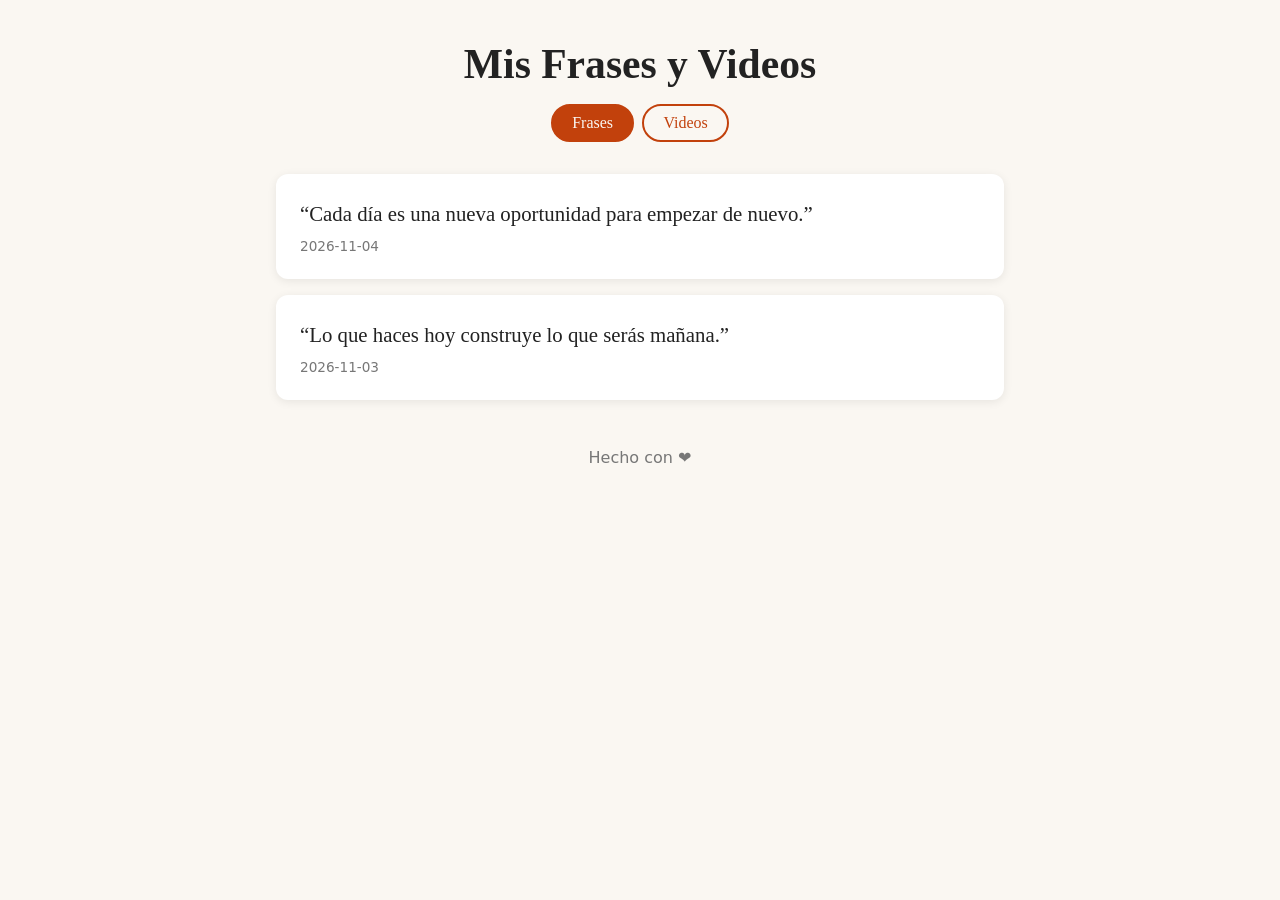
==== index.html @ 1ed6aaa0 "Proyecto inicial: sitio de frases y videos Co-Authored-By: Claude Opus 5.5 <noreply@anthropic.com> C" ====
<!doctype html>
<html lang="es">
<head>
  <meta charset="utf-8">
  <meta name="viewport" content="width=device-width, initial-scale=1">
  <title>Mis Frases y Videos</title>
  <link rel="stylesheet" href="estilos.css">
</head>
<body>
  <header>
    <h1>Mis Frases y Videos</h1>
    <nav>
      <button class="tab activa" data-seccion="frases">Frases</button>
      <button class="tab" data-seccion="videos">Videos</button>
    </nav>
  </header>

  <main>
    <section id="frases" class="seccion activa"></section>
    <section id="videos" class="seccion"></section>
  </main>

  <footer>Hecho con ❤️</footer>

  <script src="contenido.js"></script>
  <script>
    const esc = s => String(s).replace(/[&<>"']/g, c => ({'&':'&amp;','<':'&lt;','>':'&gt;','"':'&quot;',"'":'&#39;'}[c]));

    document.getElementById('frases').innerHTML = FRASES.length
      ? FRASES.map(f => `
          <blockquote class="tarjeta">
            <p>“${esc(f.texto)}”</p>
            ${f.fecha ? `<time>${esc(f.fecha)}</time>` : ''}
          </blockquote>`).join('')
      : '<p class="vacio">Aún no hay frases.</p>';

    document.getElementById('videos').innerHTML = VIDEOS.length
      ? VIDEOS.map(v => `
          <article class="tarjeta video">
            ${v.youtube
              ? `<iframe src="https://www.youtube-nocookie.com/embed/${esc(v.youtube)}" title="${esc(v.titulo)}" allowfullscreen loading="lazy"></iframe>`
              : `<video src="${esc(v.archivo)}" controls preload="metadata"></video>`}
            <h3>${esc(v.titulo)}</h3>
          </article>`).join('')
      : '<p class="vacio">Aún no hay videos.</p>';

    document.querySelectorAll('.tab').forEach(b => b.onclick = () => {
      document.querySelectorAll('.tab, .seccion').forEach(e => e.classList.remove('activa'));
      b.classList.add('activa');
      document.getElementById(b.dataset.seccion).classList.add('activa');
    });
  </script>
</body>
</html>
---- estilos.css ----
:root {
  --fondo: #faf7f2; --texto: #222; --suave: #777; --tarjeta: #fff; --acento: #c2410c;
}
@media (prefers-color-scheme: dark) {
  :root { --fondo: #16161a; --texto: #eee; --suave: #999; --tarjeta: #222228; --acento: #fb923c; }
}
* { box-sizing: border-box; }
body { margin: 0; font-family: Georgia, serif; background: var(--fondo); color: var(--texto); }
header { text-align: center; padding: 2.5rem 1rem 1rem; }
h1 { margin: 0 0 1rem; font-size: clamp(1.8rem, 5vw, 2.6rem); }
nav { display: flex; gap: .5rem; justify-content: center; }
.tab { font: inherit; padding: .5rem 1.2rem; border: 2px solid var(--acento); background: none;
       color: var(--acento); border-radius: 999px; cursor: pointer; }
.tab.activa { background: var(--acento); color: var(--fondo); }
main { max-width: 760px; margin: 0 auto; padding: 1rem; }
.seccion { display: none; }
.seccion.activa { display: grid; gap: 1rem; }
.tarjeta { margin: 0; background: var(--tarjeta); padding: 1.5rem; border-radius: 12px;
           box-shadow: 0 2px 10px rgb(0 0 0 / .08); }
blockquote p { font-size: 1.3rem; line-height: 1.5; margin: 0 0 .5rem; }
time { color: var(--suave); font-size: .85rem; font-family: system-ui, sans-serif; }
.video { padding: 0; overflow: hidden; }
.video iframe, .video video { width: 100%; aspect-ratio: 16/9; border: 0; display: block; background: #000; }
.video h3 { margin: 0; padding: 1rem 1.5rem; }
.vacio { text-align: center; color: var(--suave); }
footer { text-align: center; color: var(--suave); padding: 2rem; font-family: system-ui, sans-serif; }
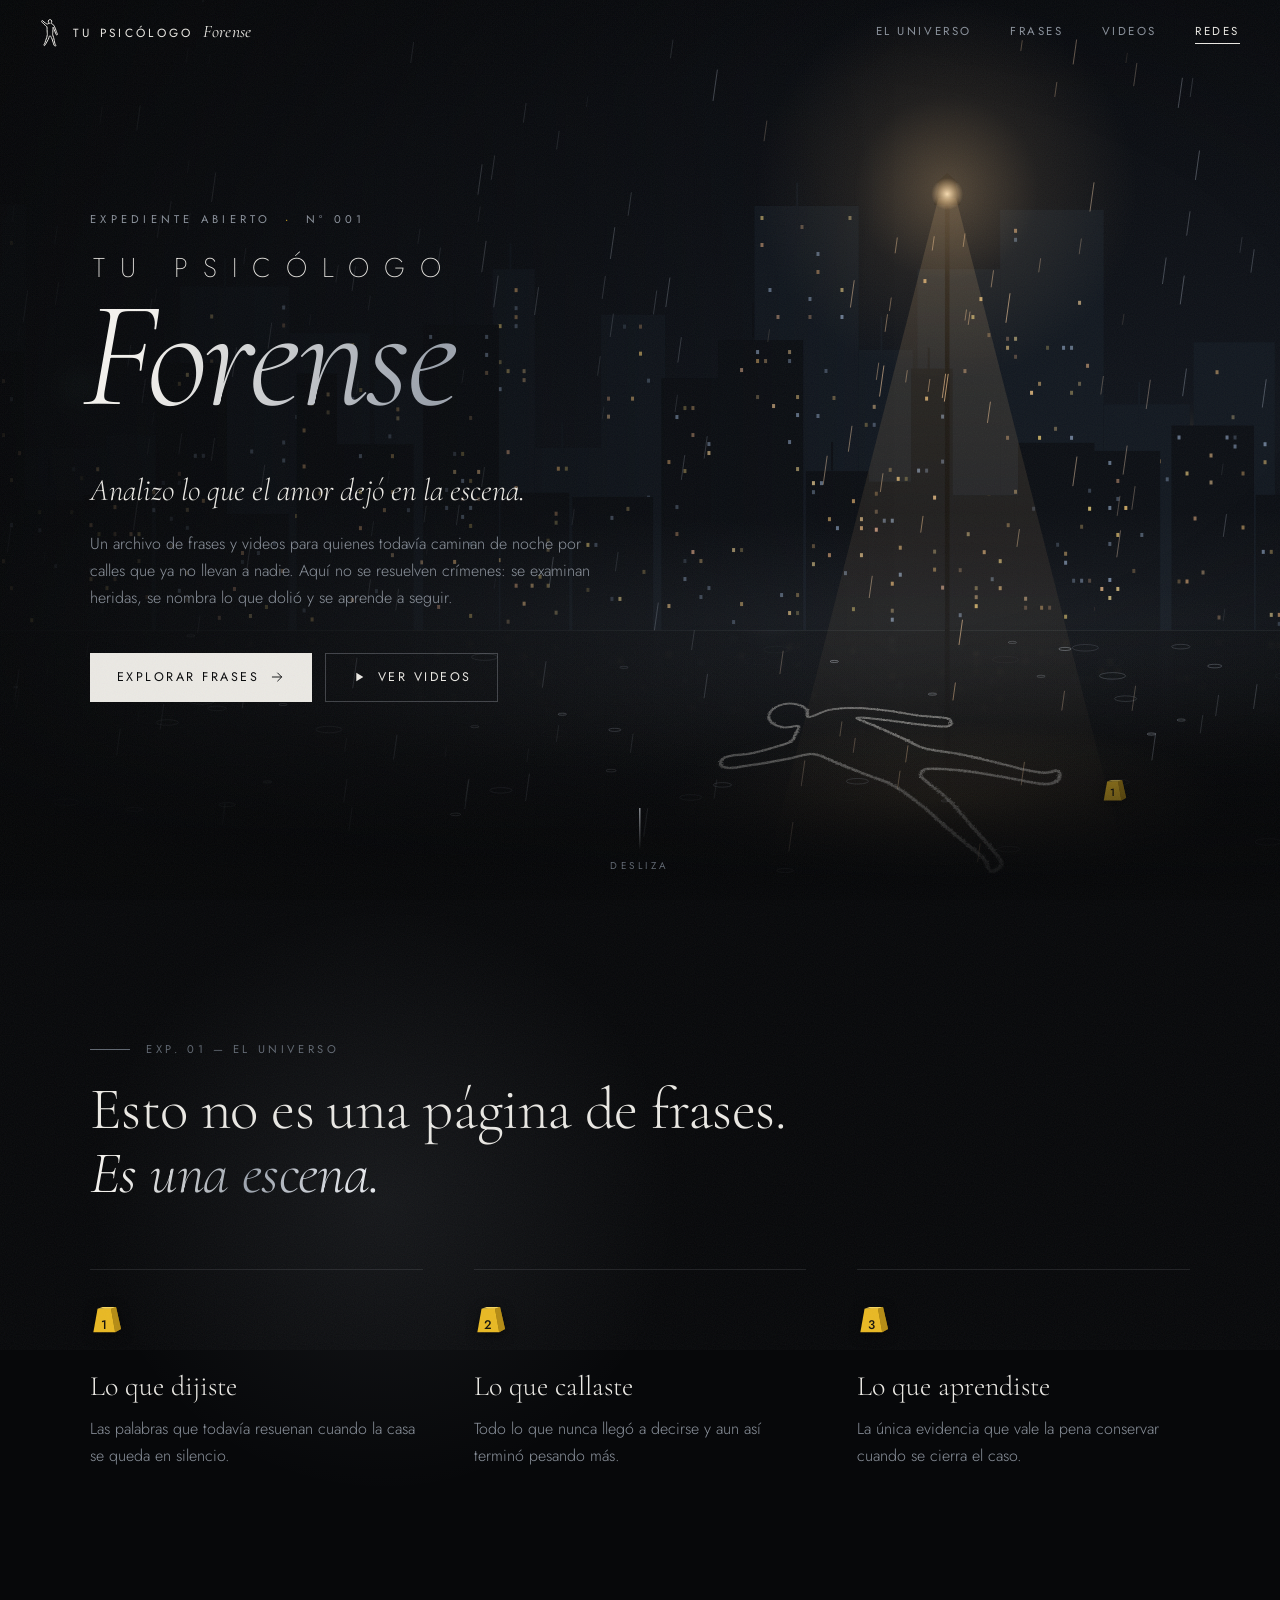
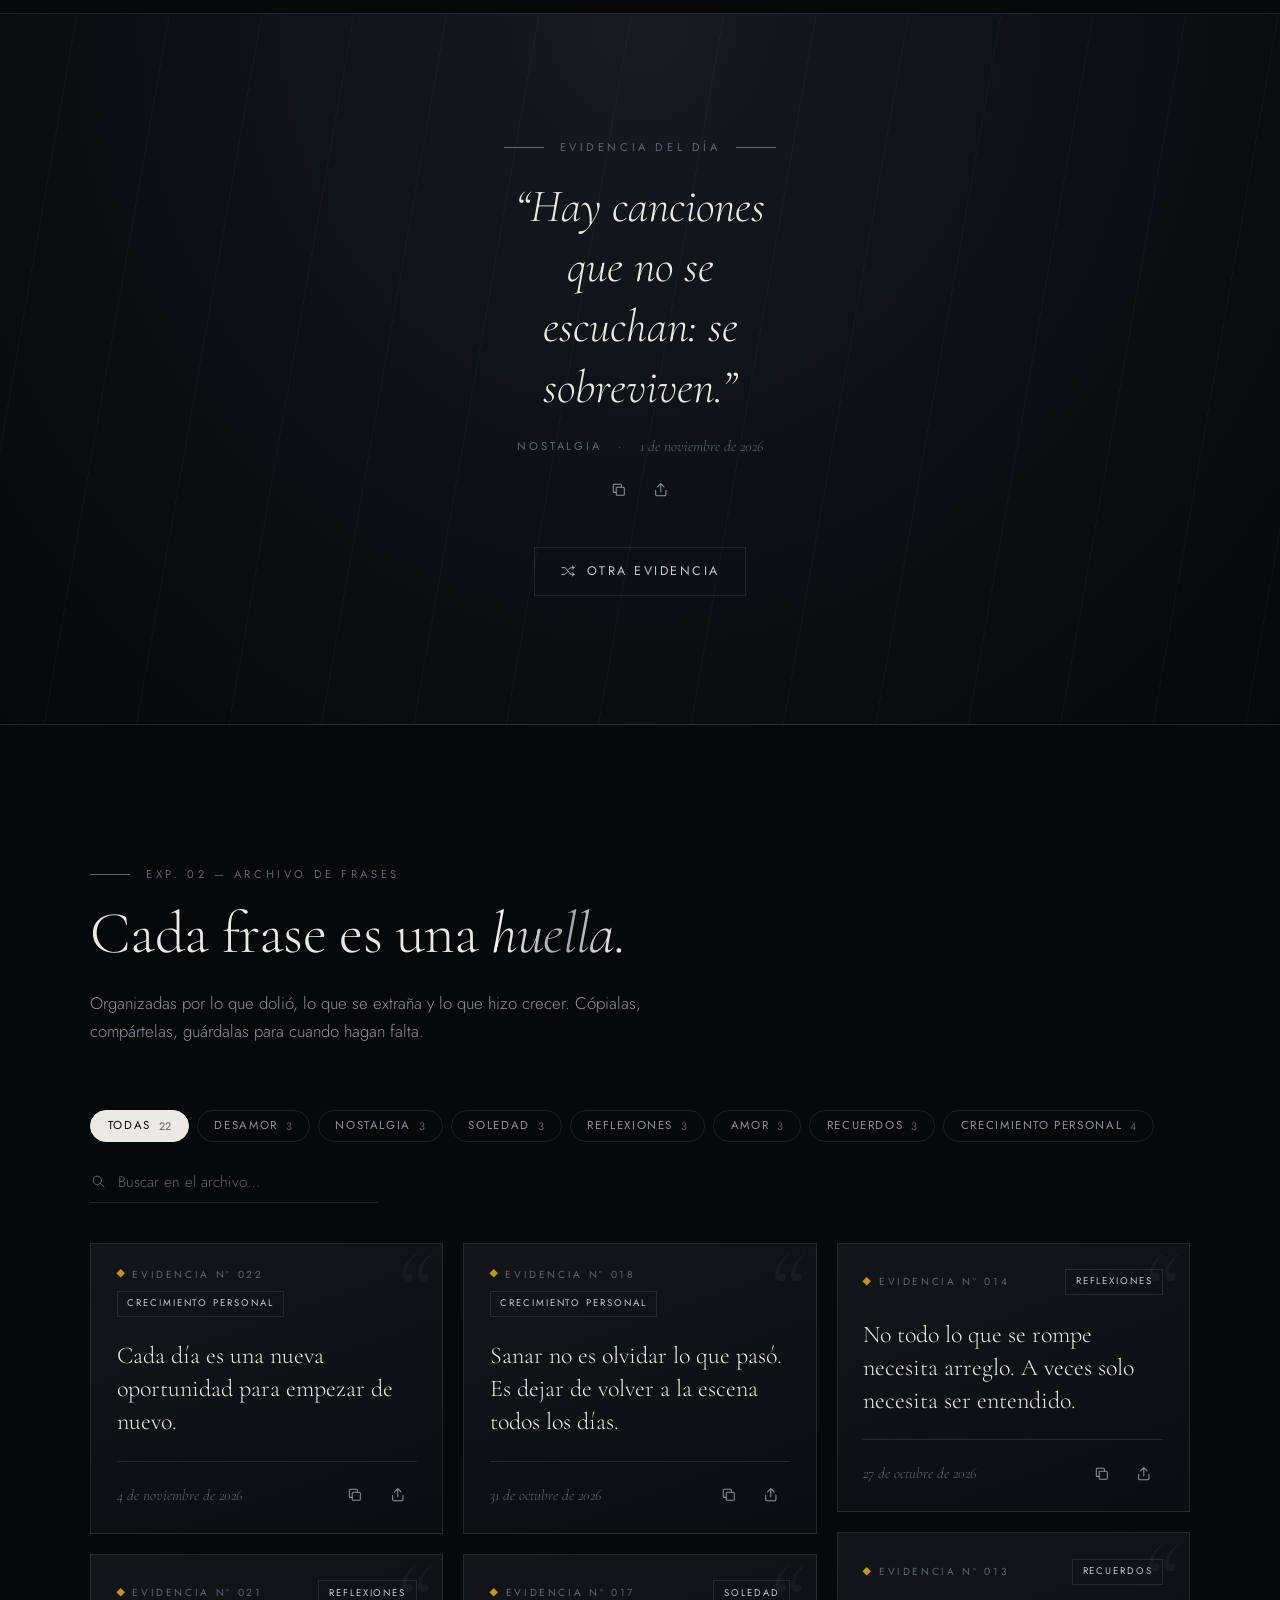
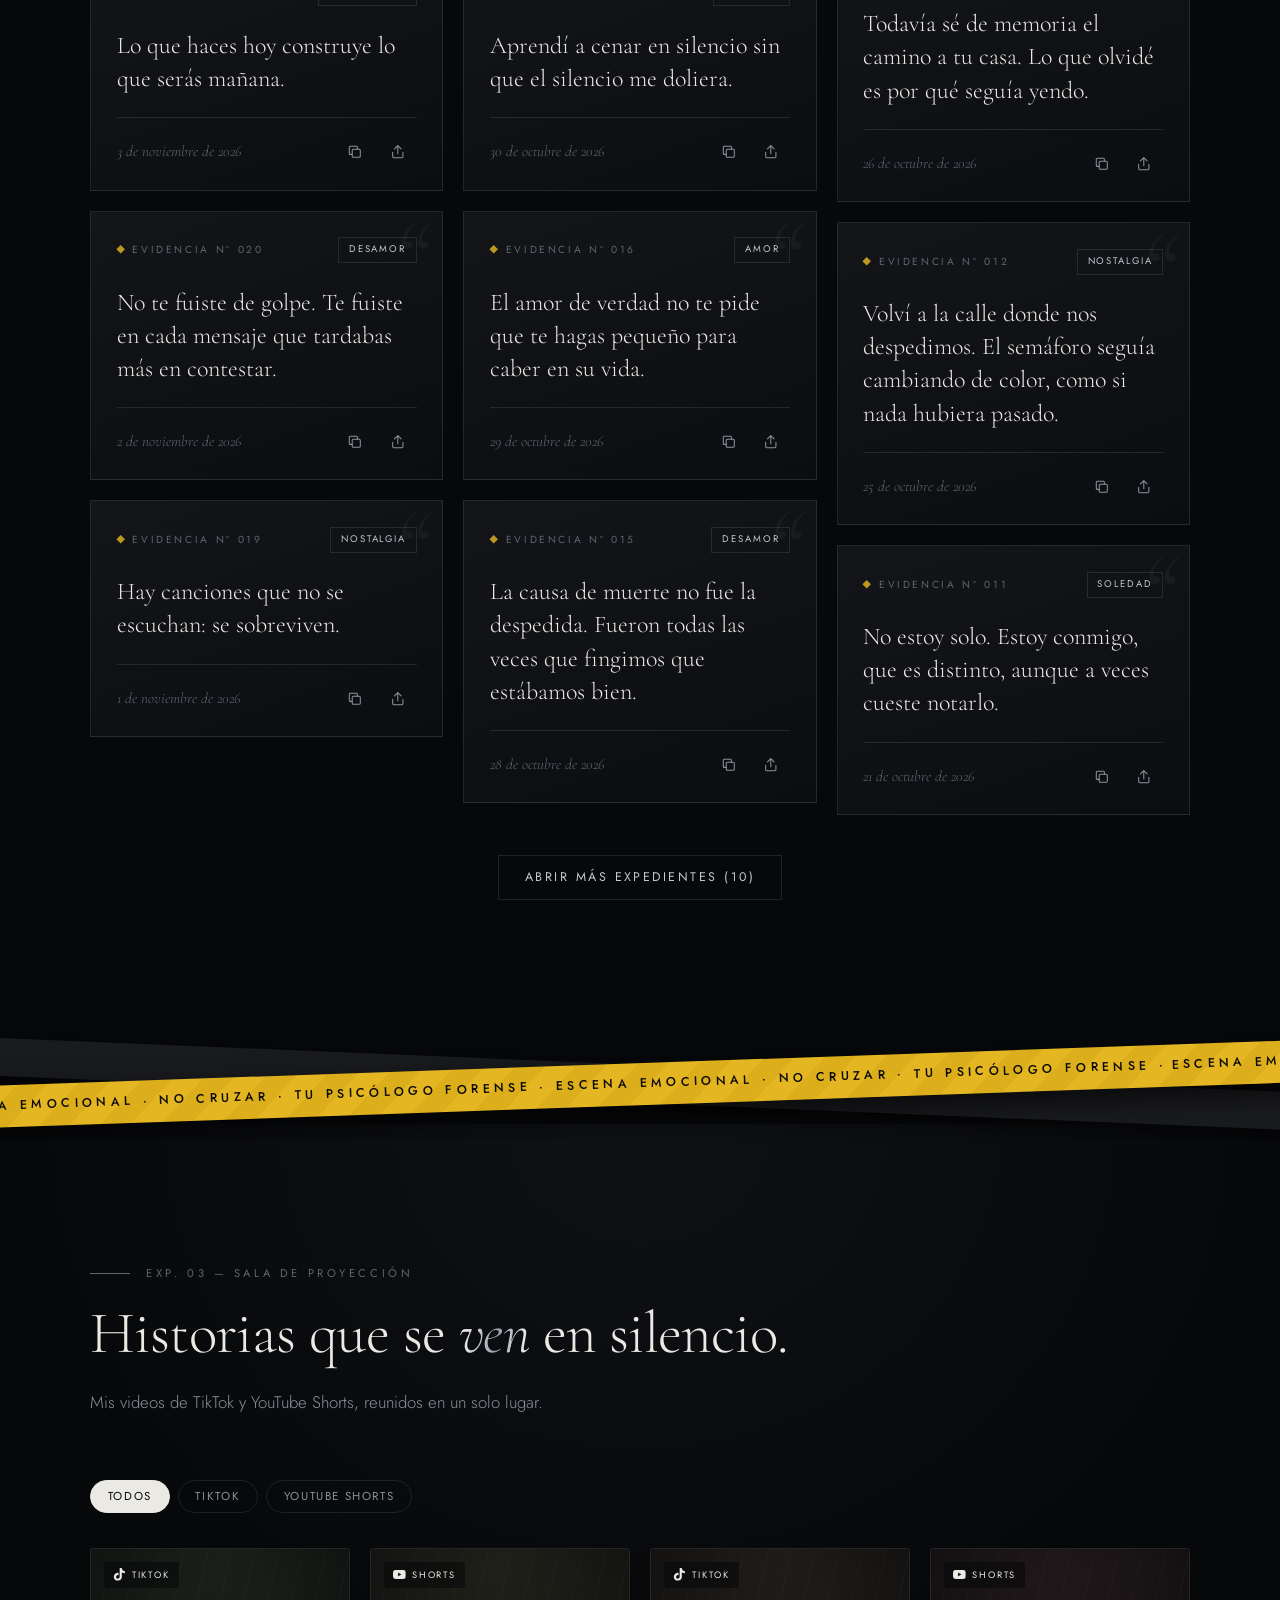
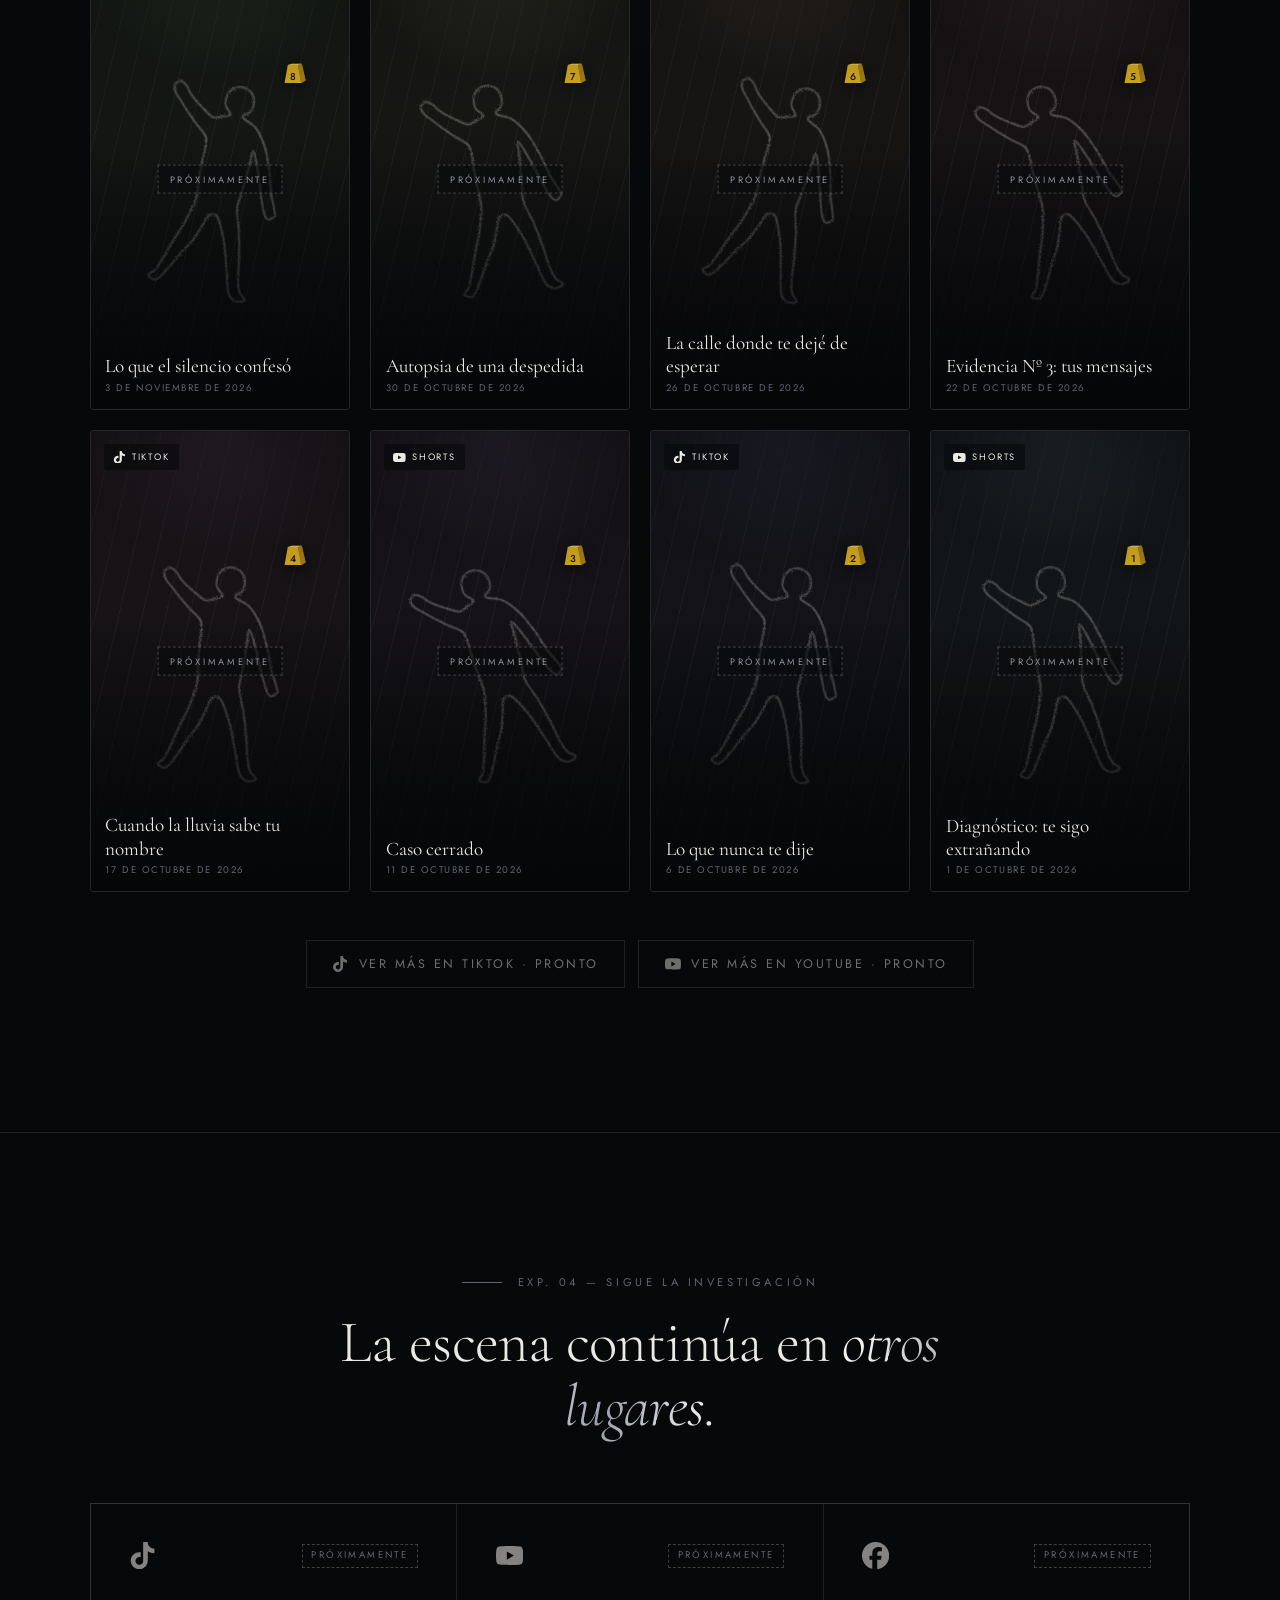
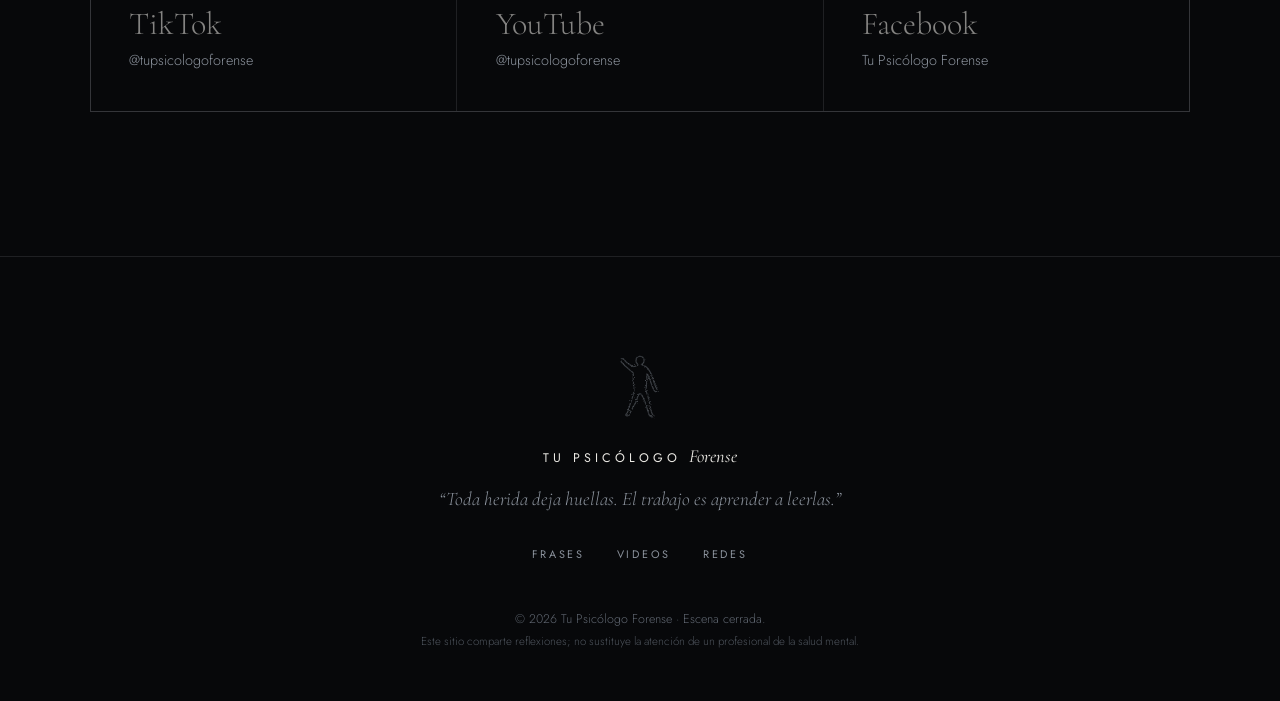
==== commit 0715c3ba: "Rediseño completo: sitio de marca Tu Psicólogo Forense - Portada cinematográfica: ciudad nocturna, f" ====
--- a/index.html
+++ b/index.html
@@ -2,53 +2,251 @@
 <html lang="es">
 <head>
   <meta charset="utf-8">
-  <meta name="viewport" content="width=device-width, initial-scale=1">
-  <title>Mis Frases y Videos</title>
-  <link rel="stylesheet" href="estilos.css">
+  <meta name="viewport" content="width=device-width, initial-scale=1, viewport-fit=cover">
+  <title>Tu Psicólogo Forense · Frases y videos para lo que el amor dejó</title>
+  <meta name="description" content="Tu Psicólogo Forense: frases y videos sobre desamor, nostalgia, soledad, amor y crecimiento personal. Analizo lo que el amor dejó en la escena.">
+  <meta name="theme-color" content="#07080a">
+  <meta name="color-scheme" content="dark">
+
+  <!-- Al compartir en redes. Cuando publiques, cambia la imagen por la URL completa (ver README). -->
+  <meta property="og:type" content="website">
+  <meta property="og:title" content="Tu Psicólogo Forense">
+  <meta property="og:description" content="Analizo lo que el amor dejó en la escena.">
+  <meta property="og:image" content="assets/img/compartir.jpg">
+  <meta name="twitter:card" content="summary_large_image">
+
+  <script>document.documentElement.classList.add("js");try{if(sessionStorage.getItem("tpf-intro")||matchMedia("(prefers-reduced-motion: reduce)").matches)document.documentElement.classList.add("sin-intro")}catch(e){}</script>
+
+  <link rel="icon" href="assets/img/favicon.svg" type="image/svg+xml">
+  <link rel="preconnect" href="https://fonts.googleapis.com">
+  <link rel="preconnect" href="https://fonts.gstatic.com" crossorigin>
+  <link rel="stylesheet" href="https://fonts.googleapis.com/css2?family=Cormorant+Garamond:ital,wght@0,300;0,400;1,300;1,400&family=Jost:wght@200;300;400&display=swap">
+  <link rel="stylesheet" href="assets/css/estilos.css">
 </head>
 <body>
-  <header>
-    <h1>Mis Frases y Videos</h1>
-    <nav>
-      <button class="tab activa" data-seccion="frases">Frases</button>
-      <button class="tab" data-seccion="videos">Videos</button>
+
+  <!-- ===== Recursos gráficos reutilizables (silueta, marcador e íconos) ===== -->
+  <svg width="0" height="0" style="position:absolute" aria-hidden="true">
+    <defs>
+      <filter id="tiza" x="-5%" y="-5%" width="110%" height="110%">
+        <feTurbulence type="fractalNoise" baseFrequency="0.8" numOctaves="2" seed="3" result="ruido"/>
+        <feDisplacementMap in="SourceGraphic" in2="ruido" scale="3.2" result="trazo"/>
+        <feTurbulence type="fractalNoise" baseFrequency="2.2" numOctaves="1" seed="9" result="grano"/>
+        <feColorMatrix in="grano" type="matrix" values="0 0 0 0 0  0 0 0 0 0  0 0 0 0 0  0 0 0 -1.1 1.3" result="mascara"/>
+        <feComposite in="trazo" in2="mascara" operator="in"/>
+      </filter>
+    </defs>
+    <symbol id="silueta" viewBox="0 0 300 430">
+      <path pathLength="1" fill="none" stroke="currentColor" stroke-linecap="round" stroke-linejoin="round" d="M138,76C138.7,72.3 128.3,67.3 126,62C123.7,56.7 123,49.7 124,44C125,38.3 127.7,31.8 132,28C136.3,24.2 144,21 150,21C156,21 163.7,24.2 168,28C172.3,31.8 175,38.3 176,44C177,49.7 176.3,56.7 174,62C171.7,67.3 159.3,71.3 162,76C164.7,80.7 181.3,82.7 190,90C198.7,97.3 207,108.3 214,120C221,131.7 226.7,146 232,160C237.3,174 242,193 246,204C250,215 253.3,219.3 256,226C258.7,232.7 263,239.7 262,244C261,248.3 253.7,252.7 250,252C246.3,251.3 244,247.7 240,240C236,232.3 230.7,218 226,206C221.3,194 217,180 212,168C207,156 199,133.7 196,134C193,134.3 194.7,157 194,170C193.300,183 192.7,199.3 192,212C191.3,224.7 188,233 190,246C192,259 200,275.3 204,290C208,304.7 211,319.7 214,334C217,348.3 219.3,365.3 222,376C224.7,386.7 226.7,392.3 230,398C233.3,403.7 242.7,407 242,410C241.3,413 231.3,417 226,416C220.7,415 215,413.3 210,404C205,394.7 201,375.3 196,360C191,344.7 186,326.7 180,312C174,297.3 165,279.7 160,272C155,264.3 153.3,266 150,266C146.7,266 144.3,263.3 140,272C135.7,280.7 130.3,303.7 124,318C117.7,332.3 109,345 102,358C95,371 87.3,387.3 82,396C76.7,404.7 74.3,408.7 70,410C65.7,411.3 56.3,407.7 56,404C55.7,400.3 63.3,399 68,388C72.7,377 78.7,354 84,338C89.3,322 95.7,307.3 100,292C104.3,276.7 108.7,259.7 110,246C111.3,232.3 108.7,222.7 108,210C107.3,197.3 106.7,183.3 106,170C105.3,156.7 108.3,140.3 104,130C99.7,119.7 87.7,115 80,108C72.3,101 64.7,94.3 58,88C51.3,81.7 45,75 40,70C35,65 30.7,62.3 28,58C25.3,53.7 23,47.7 24,44C25,40.3 30.3,36.3 34,36C37.7,35.7 41.7,38.3 46,42C50.3,45.7 54,52.7 60,58C66,63.3 74.3,69 82,74C89.7,79 99.3,86.3 106,88C112.7,89.7 116.7,86 122,84C127.3,82 137.3,79.7 138,76Z"/>
+    </symbol>
+    <symbol id="marcador" viewBox="0 0 40 40">
+      <polygon points="15,6 31,6 37,32 30,36" fill="#8f6d0c"/>
+      <polygon points="9,8 25,8 31,6 15,6" fill="#f7d65e"/>
+      <polygon points="4,36 30,36 25,8 9,8" fill="#e9b923"/>
+      <polygon points="30,36 37,32 31,6 25,8" fill="#b58c14"/>
+    </symbol>
+    <symbol id="i-copiar" viewBox="0 0 24 24"><g fill="none" stroke="currentColor" stroke-width="1.4" stroke-linecap="round" stroke-linejoin="round"><rect x="8.5" y="8.5" width="11" height="11" rx="1.5"/><path d="M15.5 8.5V5.5a1 1 0 0 0-1-1h-9a1 1 0 0 0-1 1v9a1 1 0 0 0 1 1h3"/></g></symbol>
+    <symbol id="i-compartir" viewBox="0 0 24 24"><g fill="none" stroke="currentColor" stroke-width="1.4" stroke-linecap="round" stroke-linejoin="round"><path d="M12 3.5v11M7.5 8 12 3.5 16.5 8"/><path d="M5 12.5v6a1.5 1.5 0 0 0 1.5 1.5h11a1.5 1.5 0 0 0 1.5-1.5v-6"/></g></symbol>
+    <symbol id="i-play" viewBox="0 0 24 24"><path d="M8 5.5v13l10.5-6.5z" fill="currentColor"/></symbol>
+    <symbol id="i-cerrar" viewBox="0 0 24 24"><path d="M6 6l12 12M18 6 6 18" fill="none" stroke="currentColor" stroke-width="1.4" stroke-linecap="round"/></symbol>
+    <symbol id="i-flecha" viewBox="0 0 24 24"><path d="M5 12h14M13 6l6 6-6 6" fill="none" stroke="currentColor" stroke-width="1.4" stroke-linecap="round" stroke-linejoin="round"/></symbol>
+    <symbol id="i-buscar" viewBox="0 0 24 24"><g fill="none" stroke="currentColor" stroke-width="1.4" stroke-linecap="round"><circle cx="10.5" cy="10.5" r="6"/><path d="m15 15 5 5"/></g></symbol>
+    <symbol id="i-azar" viewBox="0 0 24 24"><g fill="none" stroke="currentColor" stroke-width="1.4" stroke-linecap="round" stroke-linejoin="round"><path d="M3 7h3.5c4.5 0 6.5 10 11 10H21M3 17h3.5c1.8 0 3-1.6 4.2-3.6M13.3 9.6C14.5 8 15.7 7 17.5 7H21"/><path d="m18.5 4.5 2.5 2.5-2.5 2.5M18.5 14.5l2.5 2.5-2.5 2.5"/></g></symbol>
+    <symbol id="i-tiktok" viewBox="0 0 24 24"><path fill="currentColor" d="M12.525.02c1.31-.02 2.61-.01 3.91-.02.08 1.53.63 3.09 1.75 4.17 1.12 1.11 2.7 1.62 4.24 1.79v4.03c-1.44-.05-2.89-.35-4.2-.97-.57-.26-1.1-.59-1.62-.93-.01 2.92.01 5.84-.02 8.75-.08 1.4-.54 2.79-1.35 3.94-1.31 1.92-3.58 3.17-5.91 3.21-1.43.08-2.86-.31-4.08-1.03-2.020-1.19-3.44-3.37-3.65-5.71-.02-.5-.03-1-.01-1.49.18-1.9 1.12-3.72 2.58-4.96 1.66-1.44 3.98-2.13 6.15-1.72.02 1.48-.04 2.96-.04 4.44-.99-.32-2.15-.23-3.02.37-.63.41-1.11 1.04-1.36 1.75-.21.51-.15 1.07-.14 1.61.24 1.64 1.82 3.02 3.5 2.87 1.12-.01 2.19-.66 2.77-1.61.19-.33.4-.67.41-1.06.1-1.79.06-3.570.07-5.36.01-4.03-.01-8.05.02-12.07z"/></symbol>
+    <symbol id="i-youtube" viewBox="0 0 24 24"><path fill="currentColor" d="M23.498 6.186a3.016 3.016 0 0 0-2.122-2.136C19.505 3.545 12 3.545 12 3.545s-7.505 0-9.377.505A3.017 3.017 0 0 0 .502 6.186C0 8.07 0 12 0 12s0 3.93.502 5.814a3.016 3.016 0 0 0 2.122 2.136c1.871.505 9.376.505 9.376.505s7.505 0 9.377-.505a3.015 3.015 0 0 0 2.122-2.136C24 15.93 24 12 24 12s0-3.93-.502-5.814zM9.545 15.568V8.432L15.818 12l-6.273 3.568z"/></symbol>
+    <symbol id="i-facebook" viewBox="0 0 24 24"><path fill="currentColor" d="M9.101 23.691v-7.98H6.627v-3.667h2.474v-1.58c0-4.085 1.848-5.978 5.858-5.978.401 0 .955.042 1.468.103a8.68 8.68 0 0 1 1.141.195v3.325a8.623 8.623 0 0 0-.653-.036 26.805 26.805 0 0 0-.733-.009c-.707 0-1.259.096-1.675.309a1.686 1.686 0 0 0-.679.622c-.258.42-.374.995-.374 1.752v1.297h3.919l-.386 2.103-.287 1.564h-3.246v8.245C19.396 23.238 24 18.179 24 12.044c0-6.627-5.373-12-12-12s-12 5.373-12 12c0 5.628 3.874 10.35 9.101 11.647Z"/></symbol>
+    <symbol id="i-whatsapp" viewBox="0 0 24 24"><path fill="currentColor" d="M12.04 2a9.9 9.9 0 0 0-8.5 15l-1.4 5 5.1-1.3A9.9 9.9 0 1 0 12.04 2Zm0 18.1a8.2 8.2 0 0 1-4.2-1.2l-.3-.2-3 .8.8-2.9-.2-.3a8.2 8.2 0 1 1 6.9 3.8Zm4.5-6.1c-.2-.1-1.5-.7-1.7-.8-.2-.1-.4-.1-.6.1l-.8 1c-.1.2-.3.2-.5.1a6.7 6.7 0 0 1-3.3-2.9c-.2-.4.2-.4.7-1.3.1-.2 0-.3 0-.4l-.8-1.8c-.2-.5-.4-.4-.6-.4h-.5a1 1 0 0 0-.7.3 3 3 0 0 0-.9 2.2 5.2 5.2 0 0 0 1.1 2.7 11.8 11.8 0 0 0 4.5 4c1.7.7 2.3.8 3.2.6.5-.1 1.5-.6 1.7-1.2.2-.6.2-1.1.1-1.2l-.5-.3Z"/></symbol>
+    <symbol id="i-x" viewBox="0 0 24 24"><path fill="currentColor" d="M17.75 3h3.07l-6.7 7.66L22 21h-6.17l-4.83-6.32L5.47 21H2.4l7.17-8.2L2 3h6.33l4.37 5.77L17.75 3Zm-1.08 16.2h1.7L7.4 4.73H5.58L16.67 19.2Z"/></symbol>
+    <symbol id="i-enlace" viewBox="0 0 24 24"><g fill="none" stroke="currentColor" stroke-width="1.4" stroke-linecap="round"><path d="M10 14a4.5 4.5 0 0 0 6.4 0l3-3a4.5 4.5 0 0 0-6.4-6.4l-1 1"/><path d="M14 10a4.5 4.5 0 0 0-6.4 0l-3 3a4.5 4.5 0 0 0 6.4 6.4l1-1"/></g></symbol>
+  </svg>
+
+  <!-- ===== Entrada cinematográfica (solo la primera visita de la sesión) ===== -->
+  <div class="intro" id="intro" aria-hidden="true">
+    <svg class="intro__silueta"><use href="#silueta"/></svg>
+    <p class="intro__texto">Abriendo expediente…</p>
+  </div>
+
+  <a class="saltar" href="#frases">Saltar a las frases</a>
+
+  <!-- ===== Navegación ===== -->
+  <header class="nav" id="nav">
+    <a class="nav__marca" href="#inicio" aria-label="Tu Psicólogo Forense, ir al inicio">
+      <svg class="nav__logo" aria-hidden="true"><use href="#silueta"/></svg>
+      <span>Tu Psicólogo <em>Forense</em></span>
+    </a>
+    <button class="nav__boton" id="menuBoton" aria-expanded="false" aria-controls="menu" aria-label="Abrir menú"><span></span><span></span></button>
+    <nav class="nav__menu" id="menu" aria-label="Principal">
+      <a href="#universo"><small>01</small>El universo</a>
+      <a href="#frases"><small>02</small>Frases</a>
+      <a href="#videos"><small>03</small>Videos</a>
+      <a href="#redes"><small>04</small>Redes</a>
     </nav>
   </header>
 
   <main>
-    <section id="frases" class="seccion activa"></section>
-    <section id="videos" class="seccion"></section>
+    <!-- ===== Portada ===== -->
+    <section class="portada" id="inicio">
+      <div class="escena" aria-hidden="true">
+        <div class="escena__foto" id="portadaFoto"></div>
+        <div class="escena__bokeh"><i></i><i></i><i></i><i></i><i></i><i></i><i></i><i></i></div>
+        <canvas class="escena__lienzo" id="lluvia"></canvas>
+        <div class="escena__luz"></div>
+        <div class="escena__niebla"></div>
+        <div class="escena__suelo">
+          <svg class="escena__silueta"><use href="#silueta"/></svg>
+          <span class="marcador escena__marcador"><svg><use href="#marcador"/></svg><b>1</b></span>
+        </div>
+        <div class="escena__vineta"></div>
+      </div>
+
+      <div class="portada__contenido">
+        <p class="sobretitulo revelar">Expediente abierto <span>·</span> Nº 001</p>
+        <h1 class="portada__titulo revelar"><span>Tu Psicólogo</span> <span>Forense</span></h1>
+        <p class="portada__frase revelar" data-config="frasePrincipal">Analizo lo que el amor dejó en la escena.</p>
+        <p class="portada__intro revelar" data-config="presentacion"></p>
+        <div class="portada__botones revelar">
+          <a class="boton boton--claro" href="#frases">Explorar frases <svg><use href="#i-flecha"/></svg></a>
+          <a class="boton" href="#videos"><svg><use href="#i-play"/></svg> Ver videos</a>
+        </div>
+      </div>
+
+      <a class="portada__bajar" href="#universo" aria-label="Seguir bajando"><span></span>Desliza</a>
+    </section>
+
+    <!-- ===== El universo ===== -->
+    <section class="universo" id="universo">
+      <div class="linterna" aria-hidden="true"></div>
+      <div class="contenedor">
+        <header class="cabecera revelar">
+          <p class="cabecera__exp">Exp. 01 — El universo</p>
+          <h2>Esto no es una página de frases.<br><em>Es una escena.</em></h2>
+        </header>
+        <div class="pistas">
+          <article class="pista revelar">
+            <span class="marcador"><svg><use href="#marcador"/></svg><b>1</b></span>
+            <h3>Lo que dijiste</h3>
+            <p>Las palabras que todavía resuenan cuando la casa se queda en silencio.</p>
+          </article>
+          <article class="pista revelar">
+            <span class="marcador"><svg><use href="#marcador"/></svg><b>2</b></span>
+            <h3>Lo que callaste</h3>
+            <p>Todo lo que nunca llegó a decirse y aun así terminó pesando más.</p>
+          </article>
+          <article class="pista revelar">
+            <span class="marcador"><svg><use href="#marcador"/></svg><b>3</b></span>
+            <h3>Lo que aprendiste</h3>
+            <p>La única evidencia que vale la pena conservar cuando se cierra el caso.</p>
+          </article>
+        </div>
+      </div>
+    </section>
+
+    <!-- ===== Evidencia del día ===== -->
+    <section class="destacada" aria-label="Frase destacada">
+      <div class="destacada__lluvia" aria-hidden="true"></div>
+      <div class="contenedor destacada__caja revelar">
+        <p class="cabecera__exp">Evidencia del día</p>
+        <blockquote class="destacada__frase" id="destacada" aria-live="polite"><p>&nbsp;</p></blockquote>
+        <button class="boton boton--fantasma" id="otraFrase"><svg><use href="#i-azar"/></svg> Otra evidencia</button>
+      </div>
+    </section>
+
+    <!-- ===== Frases ===== -->
+    <section class="frases" id="frases">
+      <div class="contenedor">
+        <header class="cabecera revelar">
+          <p class="cabecera__exp">Exp. 02 — Archivo de frases</p>
+          <h2>Cada frase es una <em>huella.</em></h2>
+          <p class="cabecera__texto">Organizadas por lo que dolió, lo que se extraña y lo que hizo crecer. Cópialas, compártelas, guárdalas para cuando hagan falta.</p>
+        </header>
+
+        <div class="filtros revelar">
+          <div class="chips" id="chips" role="group" aria-label="Filtrar por categoría"></div>
+          <label class="buscador">
+            <svg aria-hidden="true"><use href="#i-buscar"/></svg>
+            <input type="search" id="buscar" placeholder="Buscar en el archivo…" aria-label="Buscar frases">
+          </label>
+        </div>
+
+        <div class="tarjetas" id="tarjetas" aria-live="polite"></div>
+        <p class="vacio" id="frasesVacio" hidden>No hay evidencias que coincidan con la búsqueda.</p>
+        <div class="centrar"><button class="boton boton--fantasma" id="masFrases" hidden>Abrir más expedientes</button></div>
+      </div>
+    </section>
+
+    <!-- ===== Cinta ===== -->
+    <div class="cinta" aria-hidden="true">
+      <div class="cinta__pista"><span>Escena emocional · No cruzar · Tu Psicólogo Forense · Escena emocional · No cruzar · Tu Psicólogo Forense · </span><span>Escena emocional · No cruzar · Tu Psicólogo Forense · Escena emocional · No cruzar · Tu Psicólogo Forense · </span></div>
+    </div>
+
+    <!-- ===== Videos ===== -->
+    <section class="videos" id="videos">
+      <div class="contenedor">
+        <header class="cabecera revelar">
+          <p class="cabecera__exp">Exp. 03 — Sala de proyección</p>
+          <h2>Historias que se <em>ven</em> en silencio.</h2>
+          <p class="cabecera__texto">Mis videos de TikTok y YouTube Shorts, reunidos en un solo lugar.</p>
+        </header>
+
+        <div class="chips chips--videos revelar" id="chipsVideos" role="group" aria-label="Filtrar videos por plataforma">
+          <button class="chip activo" data-plataforma="todos" aria-pressed="true">Todos</button>
+          <button class="chip" data-plataforma="tiktok" aria-pressed="false">TikTok</button>
+          <button class="chip" data-plataforma="youtube" aria-pressed="false">YouTube Shorts</button>
+        </div>
+
+        <div class="galeria" id="galeria"></div>
+        <p class="vacio" id="videosVacio" hidden>Pronto habrá nuevas proyecciones aquí.</p>
+
+        <div class="perfiles revelar" id="perfilesVideo"></div>
+      </div>
+    </section>
+
+    <!-- ===== Redes ===== -->
+    <section class="redes" id="redes">
+      <div class="contenedor">
+        <header class="cabecera cabecera--centro revelar">
+          <p class="cabecera__exp">Exp. 04 — Sigue la investigación</p>
+          <h2>La escena continúa en <em>otros lugares.</em></h2>
+        </header>
+        <div class="redes__lista" id="redesLista"></div>
+      </div>
+    </section>
   </main>
 
-  <footer>Hecho con ❤️</footer>
-
-  <script src="contenido.js"></script>
-  <script>
-    const esc = s => String(s).replace(/[&<>"']/g, c => ({'&':'&amp;','<':'&lt;','>':'&gt;','"':'&quot;',"'":'&#39;'}[c]));
-
-    document.getElementById('frases').innerHTML = FRASES.length
-      ? FRASES.map(f => `
-          <blockquote class="tarjeta">
-            <p>“${esc(f.texto)}”</p>
-            ${f.fecha ? `<time>${esc(f.fecha)}</time>` : ''}
-          </blockquote>`).join('')
-      : '<p class="vacio">Aún no hay frases.</p>';
-
-    document.getElementById('videos').innerHTML = VIDEOS.length
-      ? VIDEOS.map(v => `
-          <article class="tarjeta video">
-            ${v.youtube
-              ? `<iframe src="https://www.youtube-nocookie.com/embed/${esc(v.youtube)}" title="${esc(v.titulo)}" allowfullscreen loading="lazy"></iframe>`
-              : `<video src="${esc(v.archivo)}" controls preload="metadata"></video>`}
-            <h3>${esc(v.titulo)}</h3>
-          </article>`).join('')
-      : '<p class="vacio">Aún no hay videos.</p>';
-
-    document.querySelectorAll('.tab').forEach(b => b.onclick = () => {
-      document.querySelectorAll('.tab, .seccion').forEach(e => e.classList.remove('activa'));
-      b.classList.add('activa');
-      document.getElementById(b.dataset.seccion).classList.add('activa');
-    });
-  </script>
+  <footer class="pie">
+    <svg class="pie__silueta" aria-hidden="true"><use href="#silueta"/></svg>
+    <p class="pie__marca">Tu Psicólogo <em>Forense</em></p>
+    <p class="pie__frase">“Toda herida deja huellas. El trabajo es aprender a leerlas.”</p>
+    <nav class="pie__nav" aria-label="Pie de página">
+      <a href="#frases">Frases</a><a href="#videos">Videos</a><a href="#redes">Redes</a>
+    </nav>
+    <p class="pie__legal">© <span id="anio">2026</span> Tu Psicólogo Forense · Escena cerrada.<br><small>Este sitio comparte reflexiones; no sustituye la atención de un profesional de la salud mental.</small></p>
+  </footer>
+
+  <!-- ===== Reproductor ===== -->
+  <div class="modal" id="modal" role="dialog" aria-modal="true" aria-labelledby="modalTitulo" hidden>
+    <div class="modal__fondo" data-cerrar></div>
+    <div class="modal__caja">
+      <button class="modal__cerrar" data-cerrar aria-label="Cerrar video"><svg><use href="#i-cerrar"/></svg></button>
+      <div class="modal__video" id="modalVideo"></div>
+      <div class="modal__pie">
+        <h3 id="modalTitulo"></h3>
+        <a class="boton boton--fantasma" id="modalEnlace" target="_blank" rel="noopener">Ver original <svg><use href="#i-flecha"/></svg></a>
+      </div>
+    </div>
+  </div>
+
+  <!-- ===== Menú compartir (si el celular no tiene menú nativo) ===== -->
+  <div class="compartir" id="compartir" hidden>
+    <a id="cWhatsapp" target="_blank" rel="noopener"><svg><use href="#i-whatsapp"/></svg>WhatsApp</a>
+    <a id="cFacebook" target="_blank" rel="noopener"><svg><use href="#i-facebook"/></svg>Facebook</a>
+    <a id="cX" target="_blank" rel="noopener"><svg><use href="#i-x"/></svg>X</a>
+    <button id="cEnlace"><svg><use href="#i-enlace"/></svg>Copiar enlace</button>
+  </div>
+
+  <div class="aviso" id="aviso" role="status" aria-live="polite"></div>
+  <div class="grano" aria-hidden="true"></div>
+
+  <script src="assets/js/app.js" defer></script>
 </body>
 </html>
--- a/assets/css/estilos.css
+++ b/assets/css/estilos.css
@@ -0,0 +1,594 @@
+/* ==========================================================================
+   TU PSICÓLOGO FORENSE — estilos
+   Índice: 1 Variables · 2 Base · 3 Componentes · 4 Intro · 5 Navegación
+           6 Portada · 7 Universo · 8 Destacada · 9 Frases · 10 Cinta
+           11 Videos · 12 Redes · 13 Pie · 14 Modal y avisos · 15 Movimiento
+   ========================================================================== */
+
+/* 1. Variables — cambia aquí los colores de toda la página */
+:root {
+  --negro: #07080a;
+  --carbon: #0d0f12;
+  --grafito: #15181c;
+  --linea: rgba(201, 206, 214, .12);
+  --linea-fuerte: rgba(201, 206, 214, .28);
+  --plata: #c3c8d0;
+  --plata-suave: #8b929c;
+  --niebla: #5f6670;
+  --tiza: #ebe9e4;
+  --amarillo: #e9b923;
+  --lampara: 255, 205, 140;
+
+  --serif: "Cormorant Garamond", "Times New Roman", serif;
+  --sans: "Jost", "Helvetica Neue", Arial, sans-serif;
+
+  --ancho: 1180px;
+  --margen: clamp(1rem, 4vw, 2.5rem);
+  --seccion: clamp(5rem, 12vw, 9rem);
+  --suave: cubic-bezier(.22, .61, .36, 1);
+}
+
+/* 2. Base */
+*, *::before, *::after { box-sizing: border-box; }
+html { scroll-behavior: smooth; -webkit-text-size-adjust: 100%; }
+body {
+  margin: 0;
+  background: var(--negro);
+  color: var(--plata);
+  font: 300 1rem/1.7 var(--sans);
+  -webkit-font-smoothing: antialiased;
+  overflow-x: hidden;
+}
+img, svg, video, iframe, canvas { display: block; max-width: 100%; }
+a { color: inherit; text-decoration: none; }
+button { font: inherit; color: inherit; background: none; border: 0; cursor: pointer; }
+h1, h2, h3 { margin: 0; font-weight: 300; }
+p { margin: 0; }
+em { font-style: italic; }
+[hidden] { display: none !important; }
+::selection { background: var(--tiza); color: var(--negro); }
+:focus-visible { outline: 1px solid var(--tiza); outline-offset: 4px; }
+
+.contenedor { width: 100%; max-width: var(--ancho); margin: 0 auto; padding: 0 var(--margen); }
+.centrar { display: flex; justify-content: center; margin-top: 2.5rem; }
+.saltar {
+  position: fixed; top: .75rem; left: .75rem; z-index: 200;
+  padding: .6rem 1rem; background: var(--tiza); color: var(--negro);
+  transform: translateY(-200%); transition: transform .3s;
+}
+.saltar:focus { transform: none; }
+
+/* Grano de película sobre toda la página */
+.grano {
+  position: fixed; inset: -50%; z-index: 90; pointer-events: none; opacity: .055;
+  background-image: url("data:image/svg+xml,%3Csvg xmlns='http://www.w3.org/2000/svg' width='160' height='160'%3E%3Cfilter id='n'%3E%3CfeTurbulence type='fractalNoise' baseFrequency='.9' numOctaves='3' stitchTiles='stitch'/%3E%3C/filter%3E%3Crect width='100%25' height='100%25' filter='url(%23n)'/%3E%3C/svg%3E");
+  animation: grano 1s steps(4) infinite;
+}
+@keyframes grano {
+  0% { transform: translate(0, 0); } 25% { transform: translate(-3%, 2%); }
+  50% { transform: translate(2%, -3%); } 75% { transform: translate(-1%, -1%); } 100% { transform: translate(0, 0); }
+}
+
+/* 3. Componentes compartidos */
+.intro__silueta, .escena__silueta, .clip__silueta { stroke-width: 4.5; }
+.pie__silueta { stroke-width: 8; }
+.nav__logo { stroke-width: 15; }
+
+.boton {
+  display: inline-flex; align-items: center; gap: .65rem;
+  padding: .95rem 1.6rem;
+  border: 1px solid var(--linea-fuerte);
+  font: 400 .78rem/1 var(--sans); letter-spacing: .2em; text-transform: uppercase;
+  color: var(--tiza);
+  transition: background .4s var(--suave), color .4s var(--suave), border-color .4s, transform .4s var(--suave);
+}
+.boton svg { width: 1rem; height: 1rem; transition: transform .4s var(--suave); }
+.boton:hover { border-color: var(--tiza); background: rgba(235, 233, 228, .06); }
+.boton:hover svg { transform: translateX(3px); }
+.boton--claro { background: var(--tiza); color: var(--negro); border-color: var(--tiza); }
+.boton--claro:hover { background: #fff; }
+.boton--fantasma { border-color: var(--linea); color: var(--plata); }
+.boton[aria-disabled="true"] { opacity: .45; cursor: default; pointer-events: none; }
+
+.marcador { position: relative; display: inline-block; width: 2.1rem; height: 2.1rem; flex: none; }
+.marcador svg { width: 100%; height: 100%; filter: drop-shadow(0 3px 6px rgba(0, 0, 0, .6)); }
+.marcador b {
+  position: absolute; left: 0; right: 14%; bottom: 14%; text-align: center;
+  font: 500 .78rem/1 var(--sans); color: #15130c;
+}
+
+.cabecera { max-width: 46rem; margin-bottom: clamp(2.5rem, 6vw, 4rem); }
+.cabecera--centro { margin-left: auto; margin-right: auto; text-align: center; }
+.cabecera__exp {
+  display: flex; align-items: center; gap: 1rem;
+  font: 400 .7rem/1 var(--sans); letter-spacing: .32em; text-transform: uppercase;
+  color: var(--niebla); margin-bottom: 1.4rem;
+}
+.cabecera__exp::before { content: ""; width: 2.5rem; height: 1px; background: currentColor; }
+.cabecera--centro .cabecera__exp { justify-content: center; }
+.cabecera h2 {
+  font: 300 clamp(2.1rem, 5.2vw, 3.7rem)/1.08 var(--serif); color: var(--tiza); letter-spacing: -.01em;
+}
+.cabecera h2 em, .portada__titulo span:last-child {
+  background: linear-gradient(100deg, #f4f2ee 10%, #9aa1ab 55%, #e6e8ec 90%);
+  -webkit-background-clip: text; background-clip: text; color: transparent;
+}
+.cabecera__texto { margin-top: 1.4rem; max-width: 36rem; color: var(--plata-suave); font-size: 1.05rem; }
+
+.chips { display: flex; gap: .5rem; flex-wrap: wrap; }
+.chip {
+  display: inline-flex; align-items: center; gap: .5rem; white-space: nowrap;
+  padding: .6rem 1.05rem; border: 1px solid var(--linea); border-radius: 999px;
+  font: 400 .72rem/1 var(--sans); letter-spacing: .14em; text-transform: uppercase; color: var(--plata-suave);
+  transition: all .35s var(--suave);
+}
+.chip small { font-size: .68rem; letter-spacing: 0; opacity: .6; }
+.chip:hover { color: var(--tiza); border-color: var(--linea-fuerte); }
+.chip.activo { background: var(--tiza); border-color: var(--tiza); color: var(--negro); }
+
+.vacio { text-align: center; color: var(--niebla); font: italic 300 1.3rem var(--serif); padding: 3rem 0; }
+.error {
+  border: 1px dashed rgba(233, 185, 35, .5); padding: 1.5rem; color: var(--plata);
+  font-size: .95rem; column-span: all; grid-column: 1 / -1;
+}
+.error strong { color: var(--amarillo); font-weight: 400; }
+.error code { color: var(--tiza); }
+
+/* Aparición al hacer scroll */
+.js .revelar { opacity: 0; transform: translateY(22px); transition: opacity 1.1s var(--suave), transform 1.1s var(--suave); }
+.js .revelar.visible { opacity: 1; transform: none; }
+
+/* 4. Intro */
+.intro {
+  position: fixed; inset: 0; z-index: 150; display: grid; place-content: center; justify-items: center; gap: 1.5rem;
+  background: var(--negro); color: var(--tiza);
+  animation: intro-fuera .9s var(--suave) 2.2s forwards;
+}
+.sin-intro .intro, .intro.fuera { display: none; }
+.intro__silueta {
+  width: 130px; height: 186px; filter: url(#tiza);
+  stroke-dasharray: 1; stroke-dashoffset: 1; animation: dibujar 2s var(--suave) .2s forwards;
+}
+.intro__texto {
+  font: 400 .68rem/1 var(--sans); letter-spacing: .4em; text-transform: uppercase; color: var(--niebla);
+  opacity: 0; animation: aparecer 1s ease .6s forwards;
+}
+@keyframes dibujar { to { stroke-dashoffset: 0; } }
+@keyframes aparecer { to { opacity: 1; } }
+@keyframes intro-fuera { to { opacity: 0; visibility: hidden; } }
+
+/* 5. Navegación */
+.nav {
+  position: fixed; inset: 0 0 auto; z-index: 50;
+  display: flex; align-items: center; justify-content: space-between;
+  padding: 1.1rem var(--margen);
+  transition: background .5s, padding .5s, border-color .5s;
+  border-bottom: 1px solid transparent;
+}
+/* El desenfoque va en una capa aparte: si estuviera en .nav, el menú del celular quedaría atrapado dentro de la barra */
+.nav::before {
+  content: ""; position: absolute; inset: 0; z-index: -1; opacity: 0; transition: opacity .5s;
+  background: rgba(7, 8, 10, .78); backdrop-filter: blur(14px); -webkit-backdrop-filter: blur(14px);
+}
+.nav--solida::before { opacity: 1; }
+.nav--solida { border-color: var(--linea); padding-top: .75rem; padding-bottom: .75rem; }
+.nav__marca { display: flex; align-items: center; gap: .8rem; position: relative; z-index: 2; }
+.nav__logo { width: 20px; height: 29px; color: var(--tiza); }
+.nav__marca span { font: 400 .74rem/1 var(--sans); letter-spacing: .28em; text-transform: uppercase; color: var(--tiza); }
+.nav__marca em { font: italic 400 1.1rem/1 var(--serif); letter-spacing: .02em; text-transform: none; margin-left: .15rem; }
+.nav__menu { display: flex; gap: clamp(1.2rem, 3vw, 2.6rem); }
+.nav__menu a {
+  position: relative; font: 400 .72rem/1 var(--sans); letter-spacing: .22em; text-transform: uppercase;
+  color: var(--plata-suave); transition: color .3s; padding: .4rem 0;
+}
+.nav__menu a small { display: none; }
+.nav__menu a::after {
+  content: ""; position: absolute; left: 0; right: 0; bottom: 0; height: 1px; background: var(--tiza);
+  transform: scaleX(0); transform-origin: right; transition: transform .45s var(--suave);
+}
+.nav__menu a:hover, .nav__menu a.actual { color: var(--tiza); }
+.nav__menu a:hover::after, .nav__menu a.actual::after { transform: scaleX(1); transform-origin: left; }
+.nav__boton { display: none; position: relative; z-index: 2; width: 2.75rem; height: 2.75rem; }
+.nav__boton span { position: absolute; left: .7rem; right: .7rem; height: 1px; background: var(--tiza); transition: transform .4s var(--suave); }
+.nav__boton span:first-child { top: 1.15rem; }
+.nav__boton span:last-child { top: 1.6rem; left: 1.1rem; }
+
+@media (max-width: 760px) {
+  .nav__boton { display: block; }
+  .nav__menu {
+    position: fixed; inset: 0; flex-direction: column; justify-content: center; gap: 1.6rem;
+    padding: 0 var(--margen); background: var(--negro);
+    opacity: 0; visibility: hidden; transition: opacity .45s, visibility .45s;
+  }
+  .nav__menu a { font: 300 2.4rem/1.1 var(--serif); letter-spacing: 0; text-transform: none; color: var(--tiza); }
+  .nav__menu a small { display: block; font: 400 .65rem/1 var(--sans); letter-spacing: .3em; color: var(--niebla); margin-bottom: .5rem; }
+  .nav__menu a::after { display: none; }
+  .nav--abierta .nav__menu { opacity: 1; visibility: visible; }
+  .nav--abierta .nav__boton span:first-child { transform: translateY(.22rem) rotate(45deg); }
+  .nav--abierta .nav__boton span:last-child { left: .7rem; transform: translateY(-.23rem) rotate(-45deg); }
+}
+
+/* 6. Portada */
+.portada {
+  --lampara-x: 74%;
+  --horizonte: 70%;
+  position: relative; min-height: 100vh; min-height: 100svh;
+  display: flex; align-items: center; overflow: hidden; isolation: isolate;
+}
+.escena { position: absolute; inset: 0; z-index: -1; background: linear-gradient(180deg, #090b0f 0%, #10141b 48%, #0b0d11 70%, #07080a 100%); }
+.escena__foto { position: absolute; inset: 0; background: center / cover no-repeat; filter: grayscale(.7) brightness(.45) contrast(1.1); opacity: 0; transition: opacity 1.5s; }
+.con-foto .escena__foto { opacity: 1; }
+.escena__lienzo { position: absolute; inset: 0; width: 100%; height: 100%; }
+
+.escena__bokeh i {
+  position: absolute; border-radius: 50%; filter: blur(10px); mix-blend-mode: screen;
+  background: radial-gradient(circle, var(--c) 0%, transparent 70%);
+  animation: bokeh 9s ease-in-out infinite alternate;
+}
+.escena__bokeh i:nth-child(1) { --c: rgba(var(--lampara), .45); width: 70px; height: 70px; left: 8%; top: 58%; }
+.escena__bokeh i:nth-child(2) { --c: rgba(140, 160, 190, .4); width: 110px; height: 110px; left: 22%; top: 50%; animation-delay: -3s; }
+.escena__bokeh i:nth-child(3) { --c: rgba(190, 70, 70, .32); width: 46px; height: 46px; left: 36%; top: 62%; animation-delay: -5s; }
+.escena__bokeh i:nth-child(4) { --c: rgba(var(--lampara), .3); width: 90px; height: 90px; left: 48%; top: 54%; animation-delay: -1s; }
+.escena__bokeh i:nth-child(5) { --c: rgba(160, 180, 210, .35); width: 60px; height: 60px; left: 58%; top: 64%; animation-delay: -7s; }
+.escena__bokeh i:nth-child(6) { --c: rgba(var(--lampara), .4); width: 130px; height: 130px; left: 88%; top: 46%; animation-delay: -2s; }
+.escena__bokeh i:nth-child(7) { --c: rgba(120, 200, 170, .22); width: 54px; height: 54px; left: 4%; top: 40%; animation-delay: -4s; }
+.escena__bokeh i:nth-child(8) { --c: rgba(200, 120, 90, .28); width: 80px; height: 80px; left: 66%; top: 42%; animation-delay: -6s; }
+@keyframes bokeh { from { opacity: .35; transform: translate3d(0, 0, 0) scale(1); } to { opacity: .85; transform: translate3d(12px, -8px, 0) scale(1.12); } }
+
+/* Luz de la farola: halo + cono sobre el suelo */
+.escena__luz { position: absolute; inset: 0; pointer-events: none; animation: parpadeo 7s infinite; }
+.escena__luz::before {
+  content: ""; position: absolute; left: var(--lampara-x); top: 21%; width: 34vmax; height: 34vmax; transform: translate(-50%, -50%);
+  background: radial-gradient(circle, rgba(var(--lampara), .3) 0%, rgba(var(--lampara), .08) 30%, transparent 62%);
+}
+.escena__luz::after {
+  content: ""; position: absolute; left: var(--lampara-x); top: 22%; width: 46vmax; height: 78%; transform: translateX(-50%);
+  background: linear-gradient(180deg, rgba(var(--lampara), .16), rgba(var(--lampara), .04) 75%, transparent);
+  clip-path: polygon(48.5% 0, 51.5% 0, 82% 100%, 18% 100%);
+  filter: blur(6px);
+}
+@keyframes parpadeo { 0%, 100% { opacity: 1; } 91% { opacity: 1; } 92% { opacity: .55; } 93% { opacity: .95; } 94.5% { opacity: .6; } 96% { opacity: 1; } }
+
+.escena__niebla {
+  position: absolute; left: -20%; right: -20%; bottom: 8%; height: 40%; pointer-events: none;
+  background: radial-gradient(ellipse at 30% 60%, rgba(160, 170, 185, .09), transparent 60%),
+              radial-gradient(ellipse at 75% 50%, rgba(160, 170, 185, .07), transparent 55%);
+  animation: niebla 26s ease-in-out infinite alternate;
+}
+@keyframes niebla { to { transform: translateX(8%); } }
+
+/* La silueta de tiza sobre el asfalto, bajo la luz */
+.escena__suelo { position: absolute; left: 0; right: 0; bottom: 0; height: 36%; perspective: 700px; perspective-origin: 70% 0; }
+.escena__silueta {
+  position: absolute; left: var(--lampara-x); bottom: 4%;
+  width: clamp(150px, 19vw, 280px); aspect-ratio: 300 / 430; height: auto;
+  color: rgba(235, 233, 228, .62); filter: url(#tiza);
+  transform: translateX(-50%) rotateX(64deg) rotateZ(-58deg); transform-origin: 50% 70%;
+}
+.escena__marcador { position: absolute; left: calc(var(--lampara-x) + clamp(90px, 12vw, 170px)); bottom: 30%; width: 1.7rem; height: 1.7rem; }
+.escena__marcador b { font-size: .66rem; }
+.escena__vineta {
+  position: absolute; inset: 0;
+  background:
+    radial-gradient(ellipse 120% 90% at 60% 40%, transparent 35%, rgba(4, 5, 6, .8) 100%),
+    linear-gradient(90deg, rgba(7, 8, 10, .85) 0%, rgba(7, 8, 10, .35) 45%, transparent 70%),
+    linear-gradient(0deg, var(--negro) 0%, transparent 18%);
+}
+
+.portada__contenido { position: relative; width: 100%; max-width: var(--ancho); margin: 0 auto; padding: 7rem var(--margen) 6rem; }
+.portada__contenido > * { max-width: 40rem; }
+.sobretitulo {
+  font: 400 .7rem/1 var(--sans); letter-spacing: .38em; text-transform: uppercase; color: var(--plata-suave); margin-bottom: 1.8rem;
+}
+.sobretitulo span { color: var(--amarillo); margin: 0 .4rem; }
+.portada__titulo { display: flex; flex-direction: column; color: var(--tiza); margin-bottom: 1.8rem; }
+.portada__titulo span:first-child {
+  font: 200 clamp(1.05rem, 2.6vw, 1.7rem)/1 var(--sans); letter-spacing: .55em; text-transform: uppercase; margin-bottom: .4rem; padding-left: .2rem;
+}
+.portada__titulo span:last-child {
+  font: italic 300 clamp(4.2rem, 13vw, 9.5rem)/.9 var(--serif); letter-spacing: -.02em; margin-left: -.05em; padding-bottom: .1em;
+}
+.portada__frase { font: italic 300 clamp(1.35rem, 2.6vw, 1.95rem)/1.35 var(--serif); color: var(--tiza); margin-bottom: 1.2rem; }
+.portada__intro { color: var(--plata-suave); max-width: 33rem; font-size: 1rem; margin-bottom: 2.6rem; }
+.portada__botones { display: flex; flex-wrap: wrap; gap: .8rem; }
+.portada .revelar:nth-child(2) { transition-delay: .15s; }
+.portada .revelar:nth-child(3) { transition-delay: .35s; }
+.portada .revelar:nth-child(4) { transition-delay: .5s; }
+.portada .revelar:nth-child(5) { transition-delay: .65s; }
+
+.portada__bajar {
+  position: absolute; left: 50%; bottom: 1.8rem; transform: translateX(-50%);
+  display: flex; flex-direction: column; align-items: center; gap: .7rem;
+  font: 400 .62rem/1 var(--sans); letter-spacing: .35em; text-transform: uppercase; color: var(--niebla);
+}
+.portada__bajar span { width: 1px; height: 42px; background: linear-gradient(var(--plata), transparent); animation: bajar 2.4s var(--suave) infinite; transform-origin: top; }
+@keyframes bajar { 0% { transform: scaleY(0); } 50% { transform: scaleY(1); transform-origin: top; } 51% { transform-origin: bottom; } 100% { transform: scaleY(0); transform-origin: bottom; } }
+
+@media (max-width: 760px) {
+  .portada { --lampara-x: 80%; align-items: flex-end; }
+  .portada__contenido { padding-top: 9rem; padding-bottom: 11rem; }
+  .portada__titulo span:first-child { letter-spacing: .42em; }
+  .escena__suelo { height: 20%; perspective-origin: 80% 0; }
+  .escena__silueta { color: rgba(235, 233, 228, .55); width: 125px; bottom: 0; }
+  .escena__marcador { left: auto; right: 5%; bottom: 62%; width: 1.4rem; height: 1.4rem; }
+  .escena__vineta {
+    background: radial-gradient(ellipse 140% 80% at 70% 30%, transparent 30%, rgba(4, 5, 6, .7) 100%),
+                linear-gradient(0deg, rgba(7, 8, 10, .2) 0%, rgba(7, 8, 10, .82) 22%, rgba(7, 8, 10, .7) 70%, transparent 92%);
+  }
+  .clip__info { padding: .8rem .7rem; }
+  .clip__info time { letter-spacing: .08em; font-size: .56rem; }
+  .clip__plataforma { left: .55rem; top: .55rem; }
+  .portada__bajar { display: none; }
+}
+
+/* 7. Universo */
+.universo { position: relative; padding: var(--seccion) 0; overflow: hidden; }
+.linterna {
+  position: absolute; left: 0; top: 0; width: 640px; height: 640px; margin: -320px 0 0 -320px; pointer-events: none;
+  background: radial-gradient(circle, rgba(200, 210, 225, .075) 0%, transparent 65%);
+  transform: translate(30vw, 300px); animation: linterna 18s ease-in-out infinite alternate;
+}
+.linterna.siguiendo { animation: none; transition: transform .5s var(--suave); }
+@keyframes linterna { 0% { transform: translate(20vw, 250px); } 50% { transform: translate(70vw, 450px); } 100% { transform: translate(45vw, 150px); } }
+.pistas { display: grid; grid-template-columns: repeat(3, 1fr); gap: clamp(1.5rem, 4vw, 3.5rem); }
+.pista { border-top: 1px solid var(--linea); padding-top: 2rem; }
+.pista .marcador { margin-bottom: 1.6rem; }
+.pista h3 { font: 300 1.75rem/1.2 var(--serif); color: var(--tiza); margin-bottom: .7rem; }
+.pista p { color: var(--plata-suave); }
+.pista:nth-child(2) { transition-delay: .15s; }
+.pista:nth-child(3) { transition-delay: .3s; }
+@media (max-width: 760px) { .pistas { grid-template-columns: 1fr; } }
+
+/* 8. Evidencia del día */
+.destacada {
+  position: relative; overflow: hidden; text-align: center;
+  padding: clamp(5rem, 11vw, 8rem) 0;
+  background: radial-gradient(ellipse at 50% 0%, #161b22 0%, var(--carbon) 55%, var(--negro) 100%);
+  border-top: 1px solid var(--linea); border-bottom: 1px solid var(--linea);
+}
+.destacada__lluvia {
+  position: absolute; inset: -50% 0 0; opacity: .5; pointer-events: none;
+  background-image: repeating-linear-gradient(100deg, transparent 0 46px, rgba(200, 210, 225, .07) 46px 47px, transparent 47px 91px);
+  animation: llover-css 1.2s linear infinite;
+}
+@keyframes llover-css { to { transform: translate(-8px, 50%); } }
+.destacada__caja { position: relative; display: flex; flex-direction: column; align-items: center; }
+.destacada__caja .cabecera__exp::after { content: ""; width: 2.5rem; height: 1px; background: currentColor; }
+.destacada__frase { margin: 0 0 2.4rem; max-width: 34ch; transition: opacity .45s var(--suave), filter .45s var(--suave); }
+.destacada__frase.cambiando { opacity: 0; filter: blur(6px); }
+.destacada__frase p { font: italic 300 clamp(1.7rem, 4vw, 2.9rem)/1.3 var(--serif); color: var(--tiza); }
+.destacada__frase footer {
+  margin-top: 1.4rem; display: flex; justify-content: center; align-items: center; gap: 1rem; flex-wrap: wrap;
+  font: 400 .7rem/1 var(--sans); letter-spacing: .25em; text-transform: uppercase; color: var(--niebla);
+}
+
+/* 9. Frases */
+.frases { padding: var(--seccion) 0; }
+.filtros { display: flex; align-items: center; justify-content: space-between; gap: 1.2rem 2rem; margin-bottom: 2.5rem; flex-wrap: wrap; }
+.buscador {
+  display: flex; align-items: center; gap: .6rem; min-width: 15rem; flex: 0 1 18rem;
+  border-bottom: 1px solid var(--linea); padding: .5rem 0; transition: border-color .3s;
+}
+.buscador:focus-within { border-color: var(--tiza); }
+.buscador svg { width: 1.05rem; height: 1.05rem; color: var(--niebla); flex: none; }
+.buscador input { width: 100%; background: none; border: 0; outline: 0; color: var(--tiza); font: 300 .95rem var(--sans); }
+.buscador input::placeholder { color: var(--niebla); }
+.buscador input::-webkit-search-cancel-button { filter: invert(1) opacity(.5); }
+
+@media (max-width: 760px) {
+  .filtros .chips {
+    flex-wrap: nowrap; overflow-x: auto; scrollbar-width: none;
+    margin: 0 calc(var(--margen) * -1); padding: 0 var(--margen) .2rem; width: calc(100% + var(--margen) * 2);
+    -webkit-mask-image: linear-gradient(90deg, #000 85%, transparent);
+            mask-image: linear-gradient(90deg, #000 85%, transparent);
+  }
+  .filtros .chips::-webkit-scrollbar { display: none; }
+  .buscador { flex: 1 1 100%; }
+}
+
+.tarjetas { columns: 3 320px; column-gap: 1.25rem; }
+.tarjeta {
+  position: relative; break-inside: avoid; margin: 0 0 1.25rem; overflow: hidden;
+  display: flex; flex-direction: column; gap: 1.4rem;
+  padding: 1.6rem 1.6rem 1.15rem;
+  background: linear-gradient(160deg, #131519 0%, #0c0d10 100%);
+  border: 1px solid var(--linea);
+  transition: border-color .5s, transform .6s var(--suave), box-shadow .6s;
+  scroll-margin-top: 6rem;
+}
+.tarjeta::before {
+  content: "“"; position: absolute; right: .9rem; top: -.6rem; pointer-events: none;
+  font: italic 300 7rem/1 var(--serif); color: rgba(235, 233, 228, .045);
+}
+.tarjeta::after {
+  content: ""; position: absolute; inset: 0; pointer-events: none;
+  background: linear-gradient(115deg, transparent 35%, rgba(235, 233, 228, .045) 50%, transparent 65%);
+  transform: translateX(-100%); transition: transform 1.1s var(--suave);
+}
+.tarjeta:hover { border-color: var(--linea-fuerte); transform: translateY(-3px); box-shadow: 0 24px 40px -24px rgba(0, 0, 0, .9); }
+.tarjeta:hover::after { transform: translateX(100%); }
+.tarjeta.nueva { animation: tarjeta-entra .9s var(--suave) both; animation-delay: calc(var(--i, 0) * 70ms); }
+@keyframes tarjeta-entra { from { opacity: 0; transform: translateY(24px); } }
+.tarjeta.senalada { border-color: rgba(233, 185, 35, .6); box-shadow: 0 0 0 1px rgba(233, 185, 35, .25), 0 0 50px -10px rgba(233, 185, 35, .25); }
+
+.tarjeta__meta { display: flex; justify-content: space-between; align-items: center; flex-wrap: wrap; gap: .7rem 1rem; }
+.tarjeta__num { white-space: nowrap; font: 400 .64rem/1 var(--sans); letter-spacing: .26em; text-transform: uppercase; color: var(--niebla); }
+.tarjeta__num::before { content: ""; display: inline-block; width: 6px; height: 6px; margin-right: .6rem; background: var(--amarillo); transform: rotate(45deg) translateY(-1px); opacity: .8; }
+.etiqueta {
+  font: 400 .6rem/1 var(--sans); letter-spacing: .2em; text-transform: uppercase; color: var(--plata);
+  padding: .45rem .6rem; border: 1px solid var(--linea); cursor: pointer; white-space: nowrap; transition: border-color .3s, color .3s;
+}
+.etiqueta:hover { border-color: var(--linea-fuerte); color: var(--tiza); }
+.tarjeta blockquote { margin: 0; }
+.tarjeta blockquote p { font: 300 1.5rem/1.38 var(--serif); color: var(--tiza); }
+.tarjeta__pie { display: flex; justify-content: space-between; align-items: center; border-top: 1px solid var(--linea); padding-top: .9rem; }
+.tarjeta__pie time, .destacada time { font: italic 300 .95rem/1 var(--serif); color: var(--niebla); letter-spacing: 0; text-transform: none; }
+.acciones { display: flex; gap: .25rem; }
+.accion {
+  width: 2.4rem; height: 2.4rem; display: grid; place-items: center; border-radius: 50%;
+  color: var(--plata-suave); transition: background .3s, color .3s;
+}
+.accion svg { width: 1.1rem; height: 1.1rem; }
+.accion:hover { background: rgba(235, 233, 228, .08); color: var(--tiza); }
+
+/* 10. Cinta policial */
+.cinta { position: relative; height: 7rem; overflow: hidden; margin: -1rem 0; pointer-events: none; }
+.cinta::before, .cinta__pista { position: absolute; left: -5%; width: 110%; top: 50%; }
+.cinta::before {
+  content: ""; height: 2.4rem; transform: translateY(-50%) rotate(2.4deg); background: #1a1b1e; box-shadow: 0 6px 20px rgba(0, 0, 0, .6);
+}
+.cinta__pista {
+  display: flex; white-space: nowrap; transform: translateY(-50%) rotate(-2deg);
+  background: repeating-linear-gradient(-45deg, #e3b622 0 22px, #dcae1b 22px 44px);
+  color: #0c0b08; box-shadow: 0 10px 30px rgba(0, 0, 0, .7);
+  font: 500 .78rem/2.6rem var(--sans); letter-spacing: .35em; text-transform: uppercase;
+}
+.cinta__pista span { flex: none; padding-right: .35em; animation: cinta 50s linear infinite; }
+@keyframes cinta { to { transform: translateX(-100%); } }
+
+/* 11. Videos */
+.videos { padding: var(--seccion) 0; position: relative; }
+.videos::before {
+  content: ""; position: absolute; inset: 0; pointer-events: none; z-index: -1;
+  background: radial-gradient(ellipse 70% 50% at 50% 0%, rgba(120, 135, 160, .07), transparent 70%);
+}
+.chips--videos { margin-bottom: 2.2rem; }
+.galeria { display: grid; grid-template-columns: repeat(4, 1fr); gap: clamp(.7rem, 1.6vw, 1.3rem); }
+@media (max-width: 1040px) { .galeria { grid-template-columns: repeat(3, 1fr); } }
+@media (max-width: 640px) { .galeria { grid-template-columns: repeat(2, 1fr); } }
+
+.clip { animation: tarjeta-entra .9s var(--suave) both; animation-delay: calc(var(--i, 0) * 80ms); }
+.clip__enlace {
+  position: relative; display: block; width: 100%; aspect-ratio: 9 / 16; overflow: hidden; text-align: left;
+  background: var(--carbon); border: 1px solid var(--linea); border-radius: 4px; isolation: isolate;
+  transition: border-color .5s, transform .7s var(--suave), box-shadow .7s;
+}
+.clip--activo .clip__enlace:hover { border-color: var(--linea-fuerte); transform: translateY(-4px); box-shadow: 0 30px 50px -30px #000; }
+.clip__poster, .clip__img { position: absolute; inset: 0; width: 100%; height: 100%; }
+.clip__poster {
+  background:
+    radial-gradient(ellipse 80% 40% at 50% 0%, hsla(var(--tono), 30%, 60%, .16), transparent 70%),
+    repeating-linear-gradient(103deg, transparent 0 22px, rgba(200, 210, 225, .05) 22px 23px),
+    linear-gradient(180deg, hsl(var(--tono), 12%, 11%) 0%, #090a0c 100%);
+  transition: transform 1.2s var(--suave);
+}
+.clip__silueta {
+  position: absolute; left: 50%; top: 52%; width: 62%; height: auto; aspect-ratio: 300 / 430;
+  color: rgba(235, 233, 228, .32); filter: url(#tiza); transform: translate(-50%, -50%) rotate(var(--giro, -8deg));
+}
+.clip__marcador { position: absolute; right: 16%; top: 24%; width: 1.6rem; height: 1.6rem; }
+.clip__marcador b { font-size: .62rem; }
+.clip__img { object-fit: cover; filter: grayscale(.35) brightness(.75) contrast(1.05); transition: transform 1.2s var(--suave), filter .8s; }
+.clip--activo .clip__enlace:hover .clip__img { transform: scale(1.05); filter: grayscale(0) brightness(.9); }
+.clip--activo .clip__enlace:hover .clip__poster { transform: scale(1.05); }
+.clip__enlace::after {
+  content: ""; position: absolute; inset: 0; z-index: 1;
+  background: linear-gradient(0deg, rgba(5, 6, 8, .95) 0%, rgba(5, 6, 8, .2) 45%, transparent 60%, rgba(5, 6, 8, .5) 100%);
+}
+.clip__plataforma {
+  position: absolute; z-index: 2; left: .8rem; top: .8rem; display: flex; align-items: center; gap: .4rem;
+  font: 400 .58rem/1 var(--sans); letter-spacing: .2em; text-transform: uppercase; color: var(--tiza);
+  padding: .4rem .55rem; background: rgba(7, 8, 10, .55); backdrop-filter: blur(6px); -webkit-backdrop-filter: blur(6px); border-radius: 2px;
+}
+.clip__plataforma svg { width: .8rem; height: .8rem; }
+.clip__play {
+  position: absolute; z-index: 2; left: 50%; top: 50%; width: 3.6rem; height: 3.6rem; transform: translate(-50%, -50%);
+  display: grid; place-items: center; border-radius: 50%; color: var(--tiza);
+  border: 1px solid rgba(235, 233, 228, .5); background: rgba(7, 8, 10, .3); backdrop-filter: blur(4px); -webkit-backdrop-filter: blur(4px);
+  transition: transform .5s var(--suave), background .5s, border-color .5s;
+}
+.clip__play svg { width: 1.2rem; height: 1.2rem; margin-left: 3px; }
+.clip--activo .clip__enlace:hover .clip__play { transform: translate(-50%, -50%) scale(1.1); background: rgba(235, 233, 228, .15); border-color: var(--tiza); }
+.clip__pronto {
+  position: absolute; z-index: 2; left: 50%; top: 50%; transform: translate(-50%, -50%); white-space: nowrap;
+  font: 400 .58rem/1 var(--sans); letter-spacing: .3em; text-transform: uppercase; color: var(--plata-suave);
+  padding: .55rem .7rem; border: 1px dashed var(--linea-fuerte); background: rgba(7, 8, 10, .5);
+}
+.clip--pronto .clip__enlace { cursor: default; }
+.clip__info { position: absolute; z-index: 2; left: 0; right: 0; bottom: 0; padding: 1rem .9rem .95rem; }
+.clip__info h3 { font: 400 clamp(1rem, 1.6vw, 1.2rem)/1.2 var(--serif); color: var(--tiza); margin-bottom: .35rem; }
+.clip__info time { display: block; white-space: nowrap; overflow: hidden; text-overflow: ellipsis; font: 400 .6rem/1 var(--sans); letter-spacing: .16em; text-transform: uppercase; color: var(--niebla); }
+
+.perfiles { display: flex; justify-content: center; flex-wrap: wrap; gap: .8rem; margin-top: 3rem; }
+
+/* 12. Redes */
+.redes { padding: var(--seccion) 0; border-top: 1px solid var(--linea); }
+.redes__lista { display: grid; grid-template-columns: repeat(3, 1fr); gap: 1px; background: var(--linea); border: 1px solid var(--linea); }
+@media (max-width: 760px) { .redes__lista { grid-template-columns: 1fr; } }
+.red {
+  position: relative; display: flex; flex-direction: column; gap: 2.4rem; padding: clamp(1.6rem, 3vw, 2.4rem);
+  background: var(--negro); overflow: hidden; transition: background .5s;
+}
+.red::before {
+  content: ""; position: absolute; inset: 0; opacity: 0; transition: opacity .6s;
+  background: radial-gradient(circle at 20% 0%, rgba(235, 233, 228, .07), transparent 60%);
+}
+a.red:hover { background: #0d0f12; }
+a.red:hover::before { opacity: 1; }
+.red__cabeza { display: flex; justify-content: space-between; align-items: center; }
+.red__icono { width: 1.7rem; height: 1.7rem; color: var(--tiza); }
+.red__flecha { width: 1.3rem; height: 1.3rem; color: var(--niebla); transform: rotate(-45deg); transition: transform .5s var(--suave), color .4s; }
+a.red:hover .red__flecha { color: var(--tiza); transform: rotate(-45deg) translateX(4px); }
+.red h3 { font: 300 2rem/1 var(--serif); color: var(--tiza); margin-bottom: .5rem; }
+.red p { font-size: .9rem; color: var(--plata-suave); }
+.red__estado { font: 400 .6rem/1 var(--sans); letter-spacing: .25em; text-transform: uppercase; color: var(--niebla); border: 1px dashed var(--linea-fuerte); padding: .4rem .55rem; }
+.red--pronto h3, .red--pronto .red__icono { opacity: .55; }
+
+/* 13. Pie */
+.pie { text-align: center; padding: 6rem var(--margen) 3rem; border-top: 1px solid var(--linea); }
+.pie__silueta { width: 46px; height: 66px; margin: 0 auto 1.8rem; color: var(--plata-suave); opacity: .5; filter: url(#tiza); }
+.pie__marca { font: 400 .78rem/1 var(--sans); letter-spacing: .32em; text-transform: uppercase; color: var(--tiza); }
+.pie__marca em { font: italic 400 1.15rem/1 var(--serif); letter-spacing: 0; text-transform: none; }
+.pie__frase { font: italic 300 1.2rem/1.5 var(--serif); color: var(--plata-suave); margin: 1.2rem auto 2.2rem; max-width: 30rem; }
+.pie__nav { display: flex; justify-content: center; gap: 2rem; margin-bottom: 3rem; }
+.pie__nav a { font: 400 .68rem/1 var(--sans); letter-spacing: .25em; text-transform: uppercase; color: var(--plata-suave); transition: color .3s; }
+.pie__nav a:hover { color: var(--tiza); }
+.pie__legal { font-size: .78rem; color: var(--niebla); line-height: 1.8; }
+.pie__legal small { font-size: .72rem; opacity: .8; }
+
+/* 14. Modal, menú compartir y aviso */
+.modal { position: fixed; inset: 0; z-index: 120; display: grid; place-items: center; padding: 1rem; }
+.modal__fondo { position: absolute; inset: 0; background: rgba(3, 4, 5, .9); backdrop-filter: blur(8px); -webkit-backdrop-filter: blur(8px); animation: aparecer .4s both; opacity: 0; }
+.modal__caja {
+  position: relative; width: min(92vw, calc(78vh * 9 / 16), 420px);
+  animation: modal-entra .6s var(--suave) both;
+}
+@keyframes modal-entra { from { opacity: 0; transform: translateY(20px) scale(.97); } }
+.modal__video { aspect-ratio: 9 / 16; background: #000; border: 1px solid var(--linea); overflow: hidden; }
+.modal__video iframe, .modal__video video { width: 100%; height: 100%; border: 0; }
+.modal__pie { display: flex; justify-content: space-between; align-items: center; gap: 1rem; padding-top: 1rem; }
+.modal__pie h3 { font: 300 1.25rem/1.2 var(--serif); color: var(--tiza); }
+.modal__pie .boton { padding: .7rem 1rem; font-size: .65rem; flex: none; }
+.modal__cerrar {
+  position: absolute; right: -3.4rem; top: 0; width: 2.6rem; height: 2.6rem; display: grid; place-items: center;
+  border: 1px solid var(--linea-fuerte); border-radius: 50%; color: var(--tiza); transition: background .3s;
+}
+.modal__cerrar:hover { background: rgba(235, 233, 228, .1); }
+.modal__cerrar svg { width: 1.1rem; height: 1.1rem; }
+@media (max-width: 640px) { .modal__cerrar { right: .5rem; top: .5rem; z-index: 2; background: rgba(7, 8, 10, .7); } }
+
+.compartir {
+  position: fixed; z-index: 110; display: flex; flex-direction: column; min-width: 12rem; padding: .4rem;
+  background: #15171b; border: 1px solid var(--linea-fuerte); box-shadow: 0 20px 50px -10px #000;
+  animation: modal-entra .35s var(--suave) both;
+}
+.compartir a, .compartir button {
+  display: flex; align-items: center; gap: .8rem; padding: .7rem .8rem; text-align: left;
+  font: 400 .85rem/1 var(--sans); color: var(--plata); transition: background .25s, color .25s;
+}
+.compartir a:hover, .compartir button:hover { background: rgba(235, 233, 228, .07); color: var(--tiza); }
+.compartir svg { width: 1rem; height: 1rem; }
+
+.aviso {
+  position: fixed; left: 50%; bottom: 1.5rem; z-index: 130; transform: translate(-50%, calc(100% + 2rem)); visibility: hidden;
+  padding: .85rem 1.3rem; background: var(--tiza); color: var(--negro);
+  font: 400 .78rem/1 var(--sans); letter-spacing: .14em; text-transform: uppercase;
+  transition: transform .5s var(--suave), visibility 0s .5s; pointer-events: none; white-space: nowrap;
+}
+.aviso.visible { transform: translate(-50%, 0); visibility: visible; transition: transform .5s var(--suave); }
+
+/* 15. Movimiento reducido: respeta la preferencia del sistema */
+@media (prefers-reduced-motion: reduce) {
+  *, *::before, *::after { animation-duration: .01ms !important; animation-iteration-count: 1 !important; transition-duration: .01ms !important; scroll-behavior: auto !important; }
+  .intro { display: none; }
+}
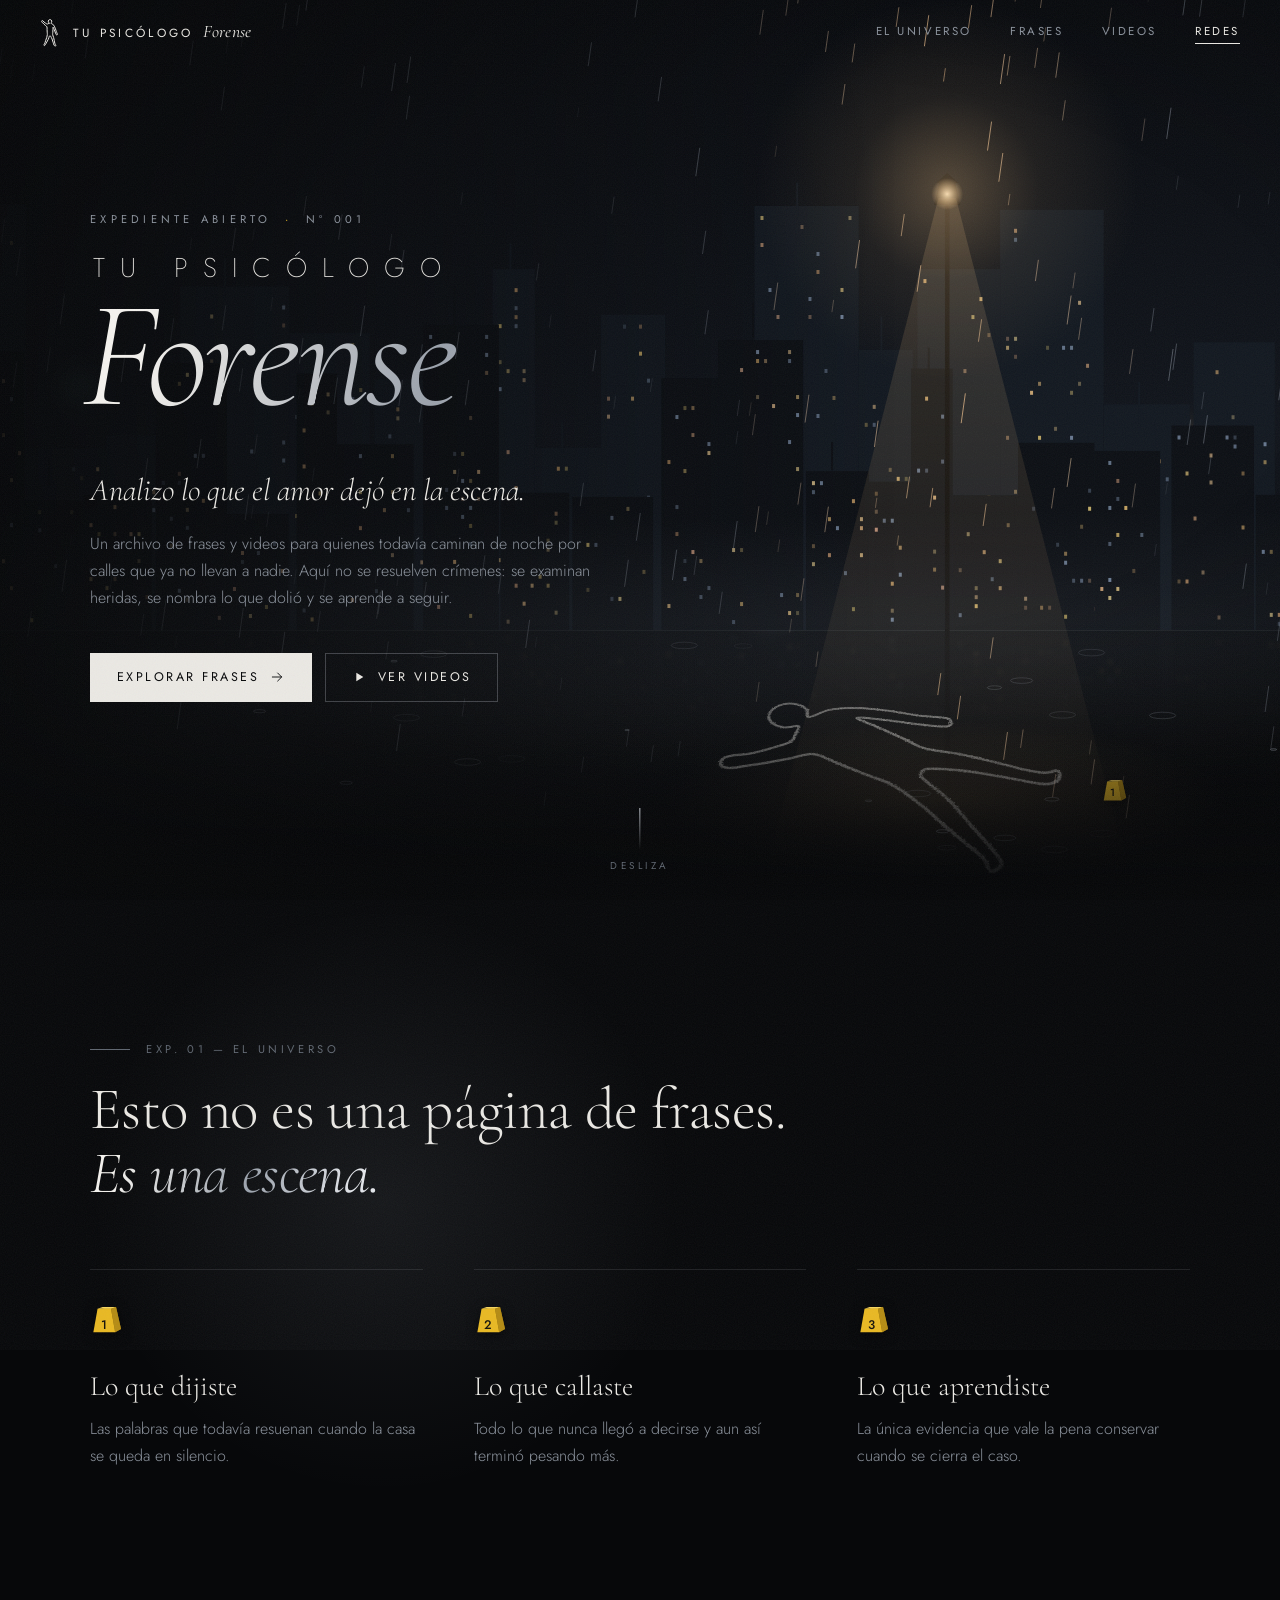
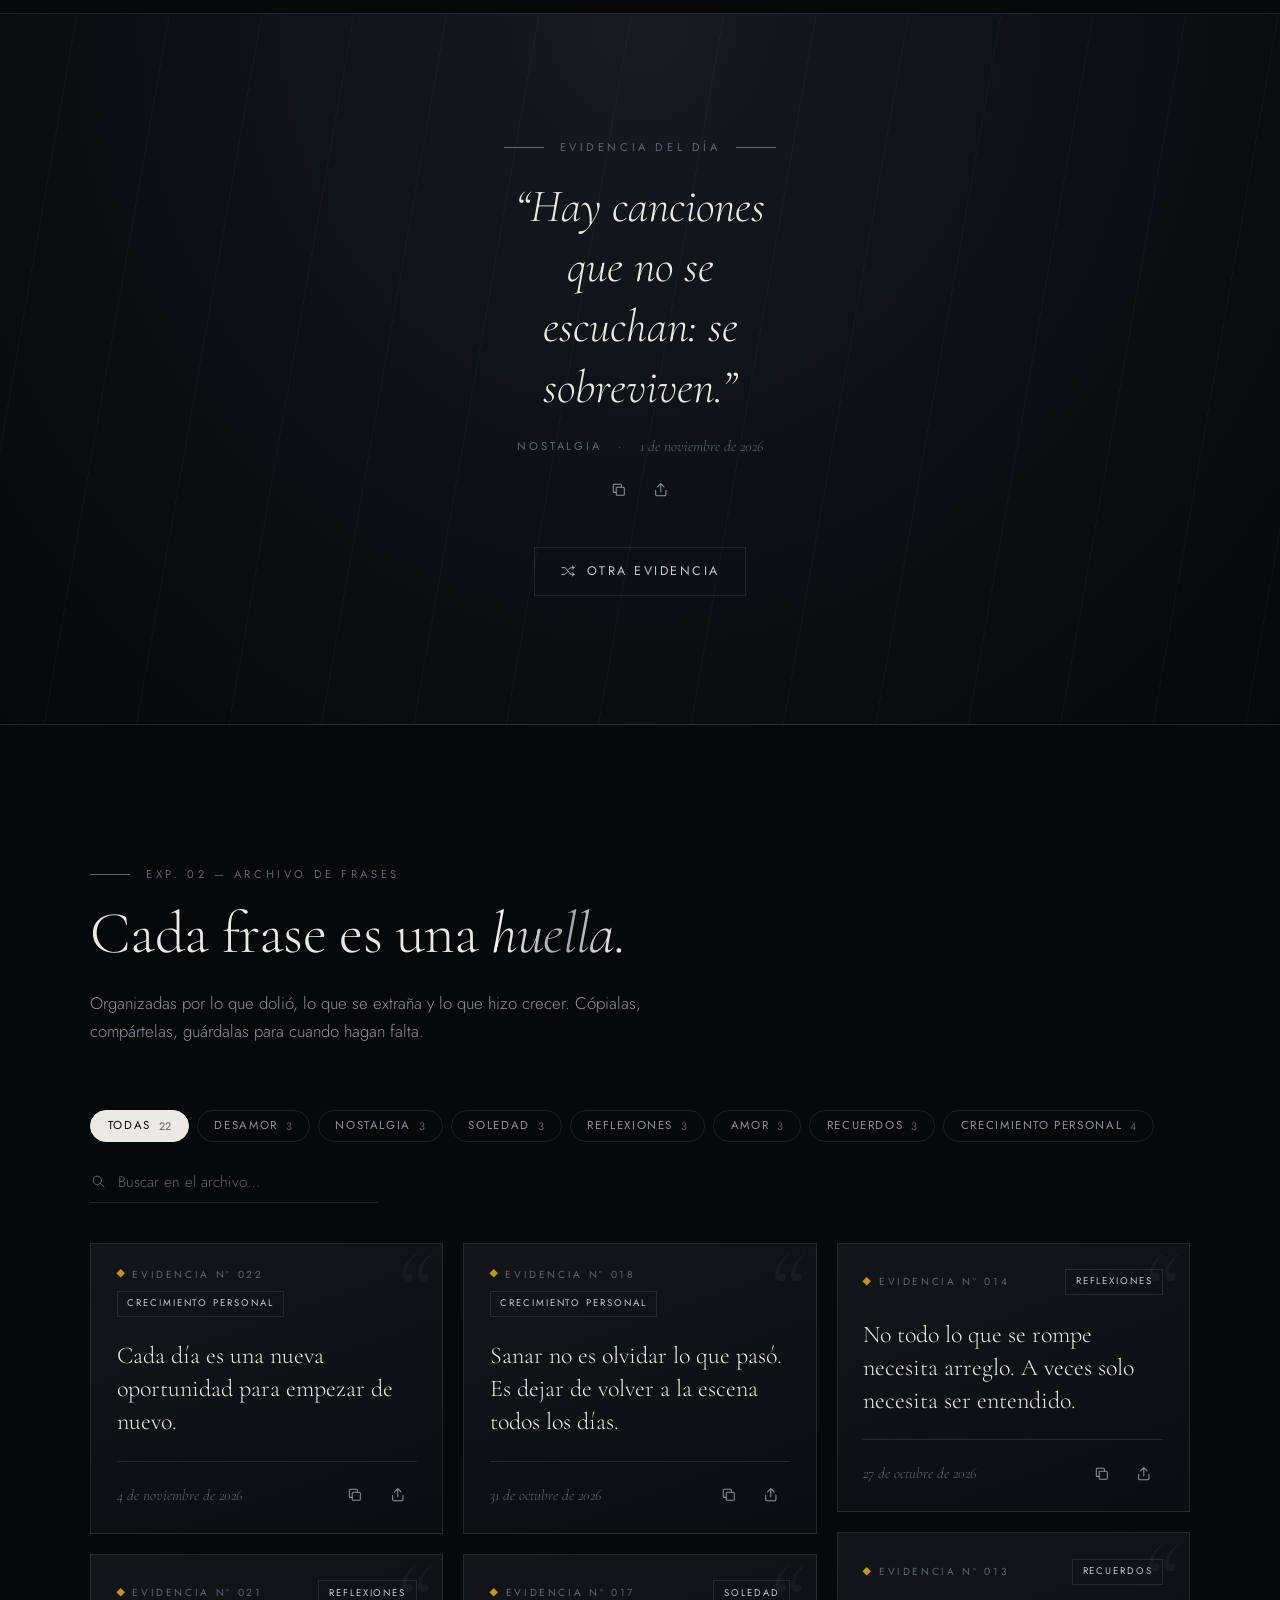
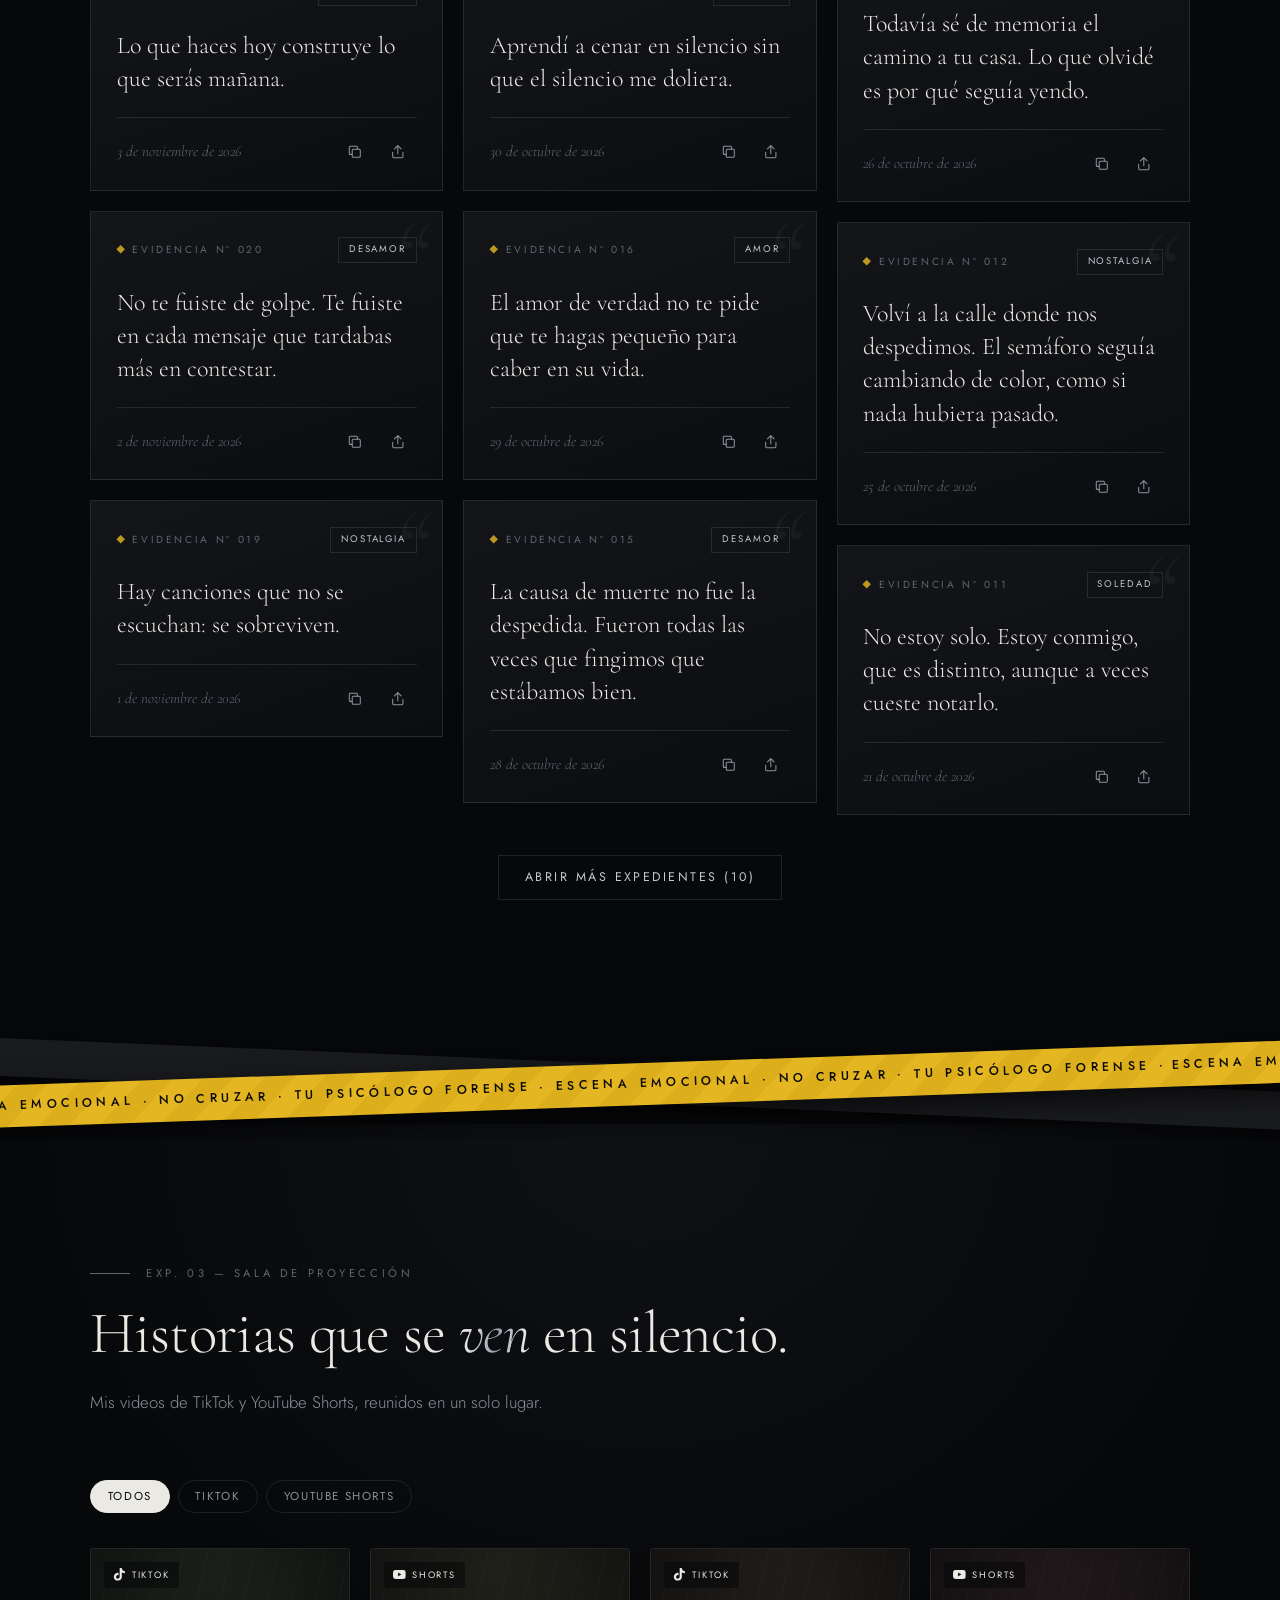
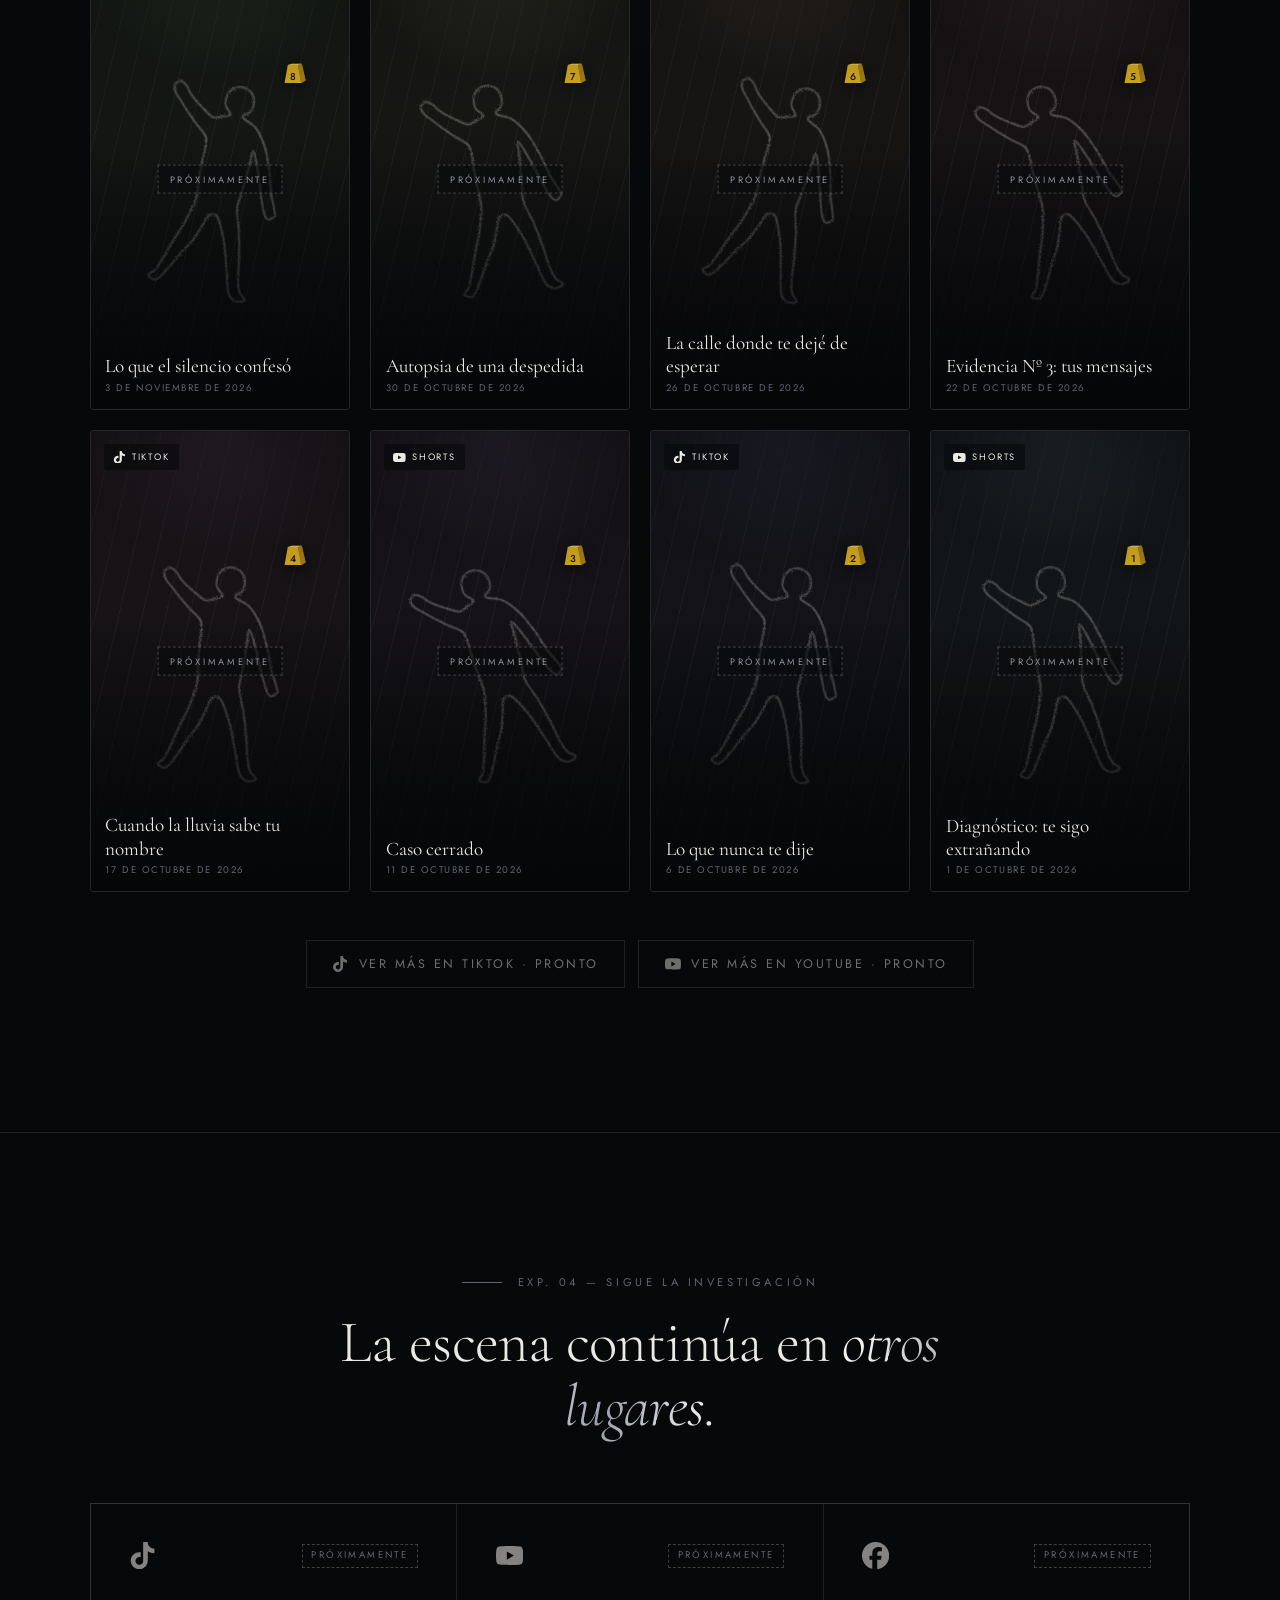
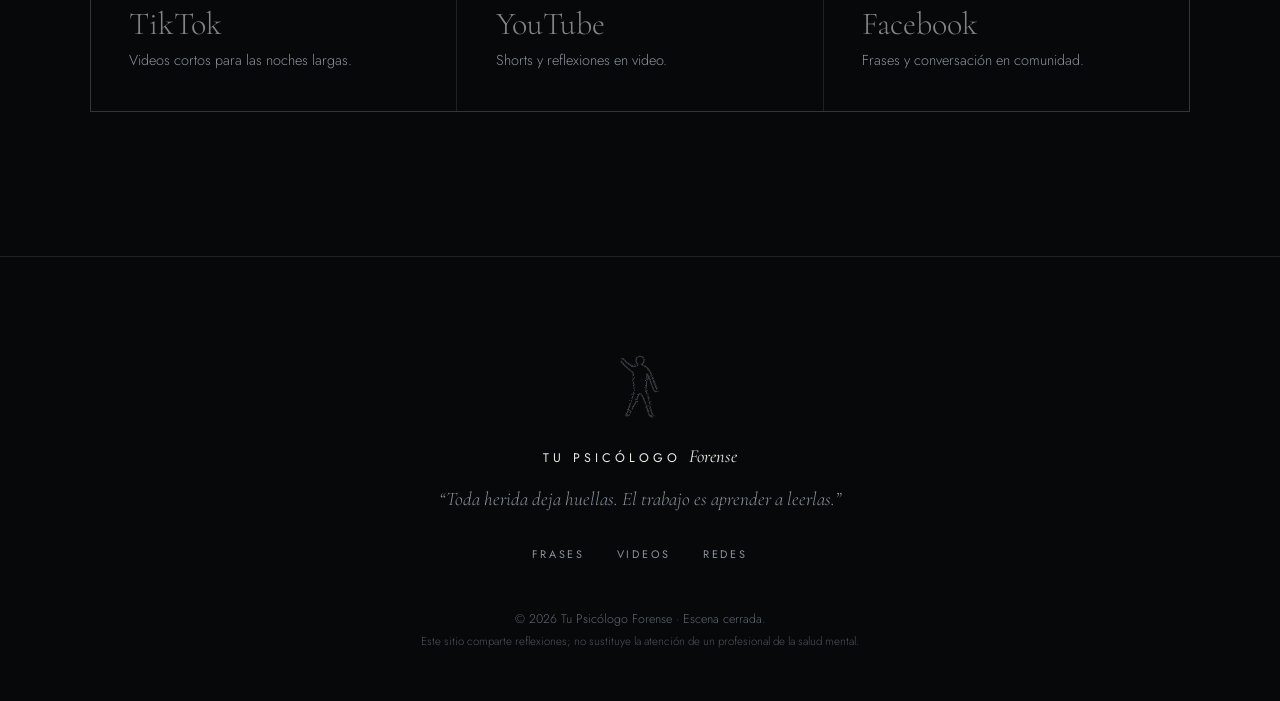
==== commit 27db9f97: "Vista previa para compartir y contenido provisional identificado - Imagen de vista previa 1200x630 c" ====
--- a/index.html
+++ b/index.html
@@ -8,12 +8,24 @@
   <meta name="theme-color" content="#07080a">
   <meta name="color-scheme" content="dark">
 
-  <!-- Al compartir en redes. Cuando publiques, cambia la imagen por la URL completa (ver README). -->
+  <!-- Vista previa al compartir (WhatsApp, Facebook, X). Si cambia la dirección del sitio, actualiza estas URL. -->
+  <link rel="canonical" href="https://kennyelproxx.github.io/tu-psicologo-forense-web/">
   <meta property="og:type" content="website">
+  <meta property="og:site_name" content="Tu Psicólogo Forense">
+  <meta property="og:locale" content="es_ES">
+  <meta property="og:url" content="https://kennyelproxx.github.io/tu-psicologo-forense-web/">
   <meta property="og:title" content="Tu Psicólogo Forense">
-  <meta property="og:description" content="Analizo lo que el amor dejó en la escena.">
-  <meta property="og:image" content="assets/img/compartir.jpg">
+  <meta property="og:description" content="Analizo lo que el amor dejó en la escena. Frases y videos sobre desamor, nostalgia, soledad y crecimiento personal.">
+  <meta property="og:image" content="https://kennyelproxx.github.io/tu-psicologo-forense-web/assets/img/compartir.jpg">
+  <meta property="og:image:secure_url" content="https://kennyelproxx.github.io/tu-psicologo-forense-web/assets/img/compartir.jpg">
+  <meta property="og:image:type" content="image/jpeg">
+  <meta property="og:image:width" content="1200">
+  <meta property="og:image:height" content="630">
+  <meta property="og:image:alt" content="Tu Psicólogo Forense: silueta de tiza bajo una farola en una calle lluviosa de noche.">
   <meta name="twitter:card" content="summary_large_image">
+  <meta name="twitter:title" content="Tu Psicólogo Forense">
+  <meta name="twitter:description" content="Analizo lo que el amor dejó en la escena.">
+  <meta name="twitter:image" content="https://kennyelproxx.github.io/tu-psicologo-forense-web/assets/img/compartir.jpg">
 
   <script>document.documentElement.classList.add("js");try{if(sessionStorage.getItem("tpf-intro")||matchMedia("(prefers-reduced-motion: reduce)").matches)document.documentElement.classList.add("sin-intro")}catch(e){}</script>
 
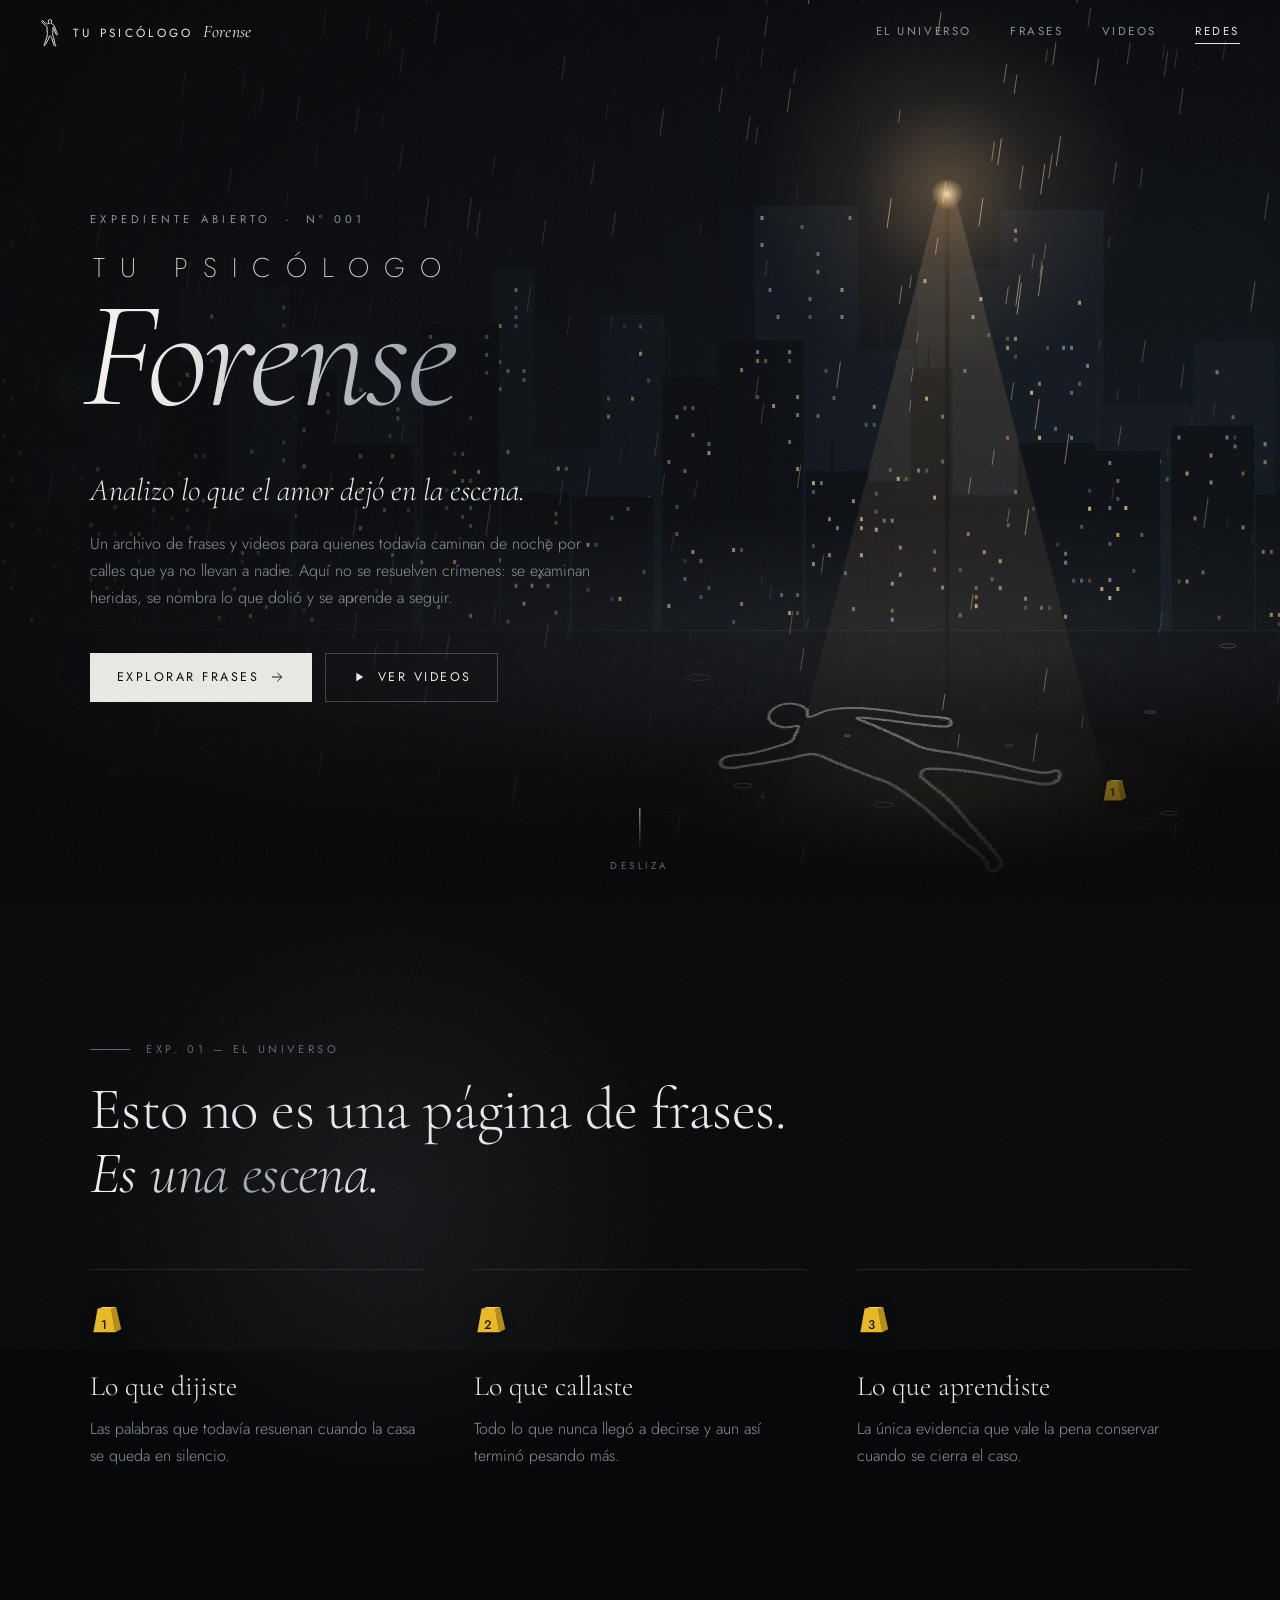
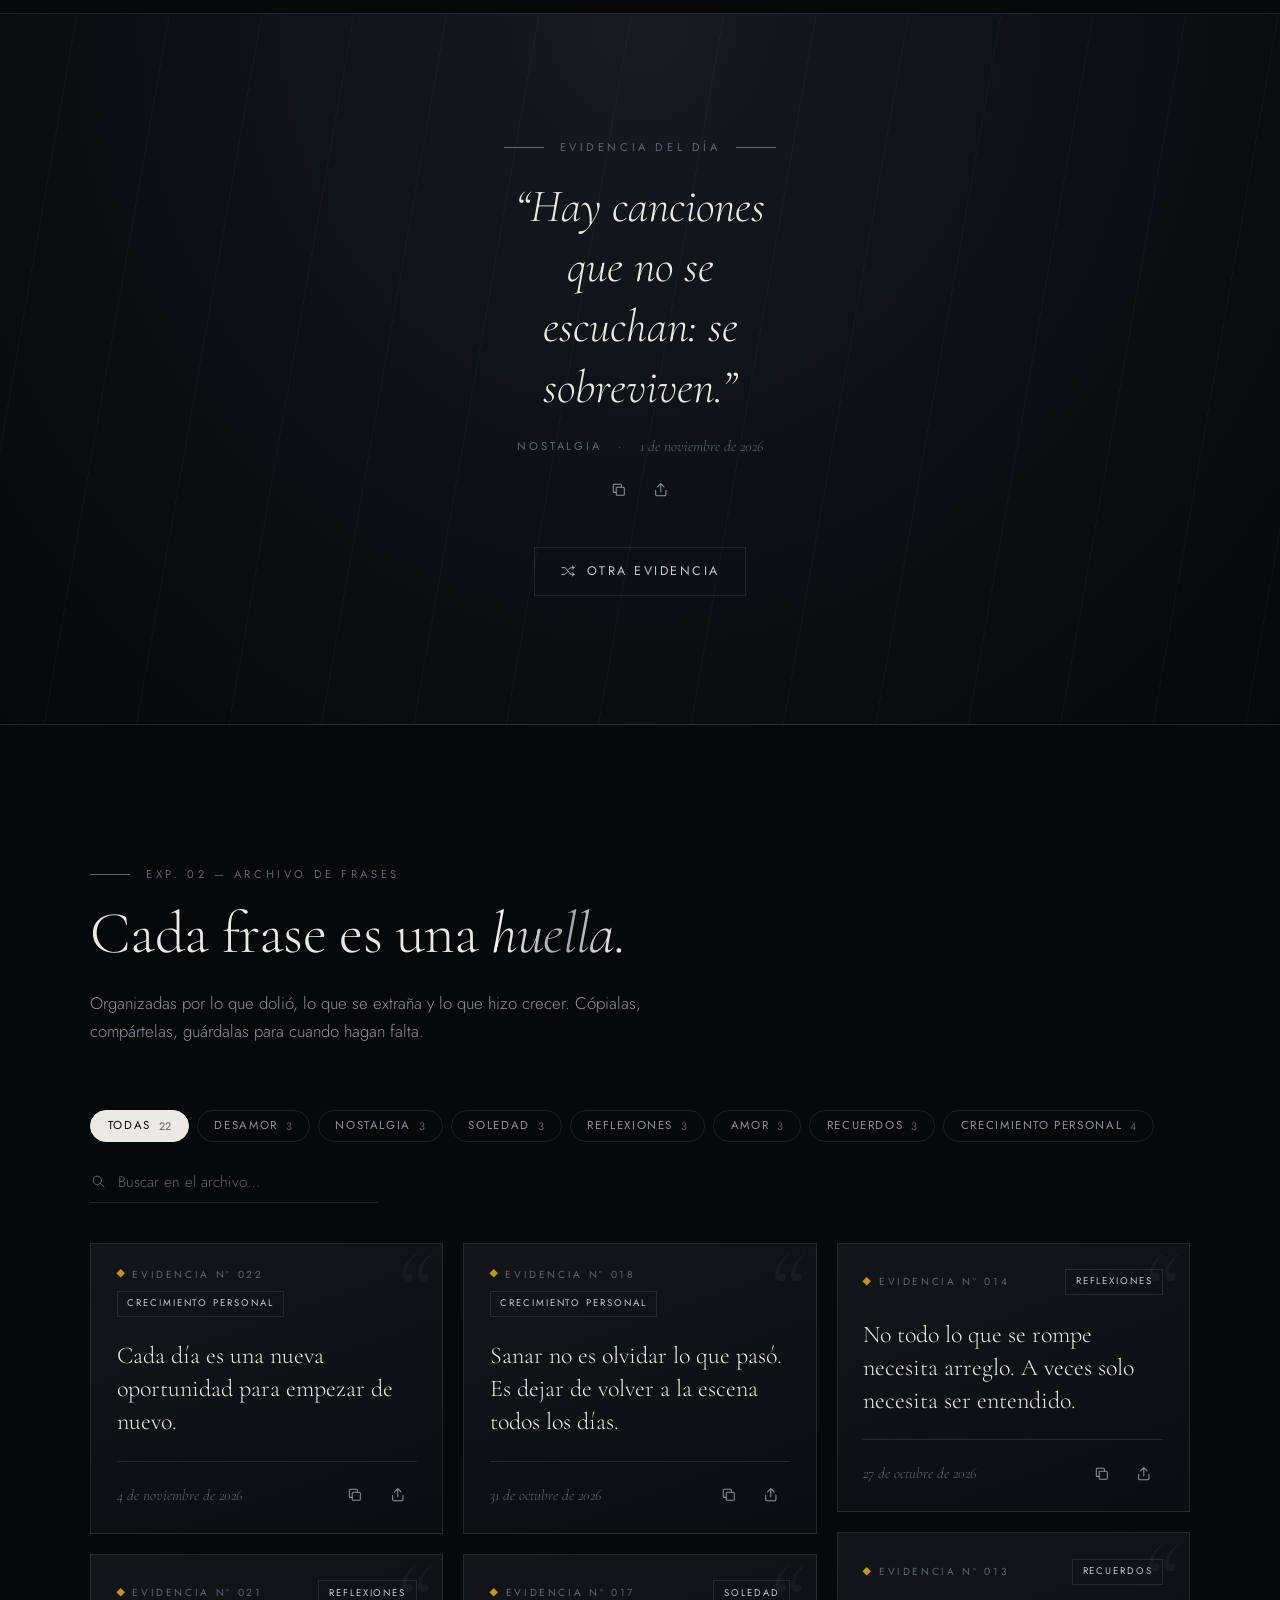
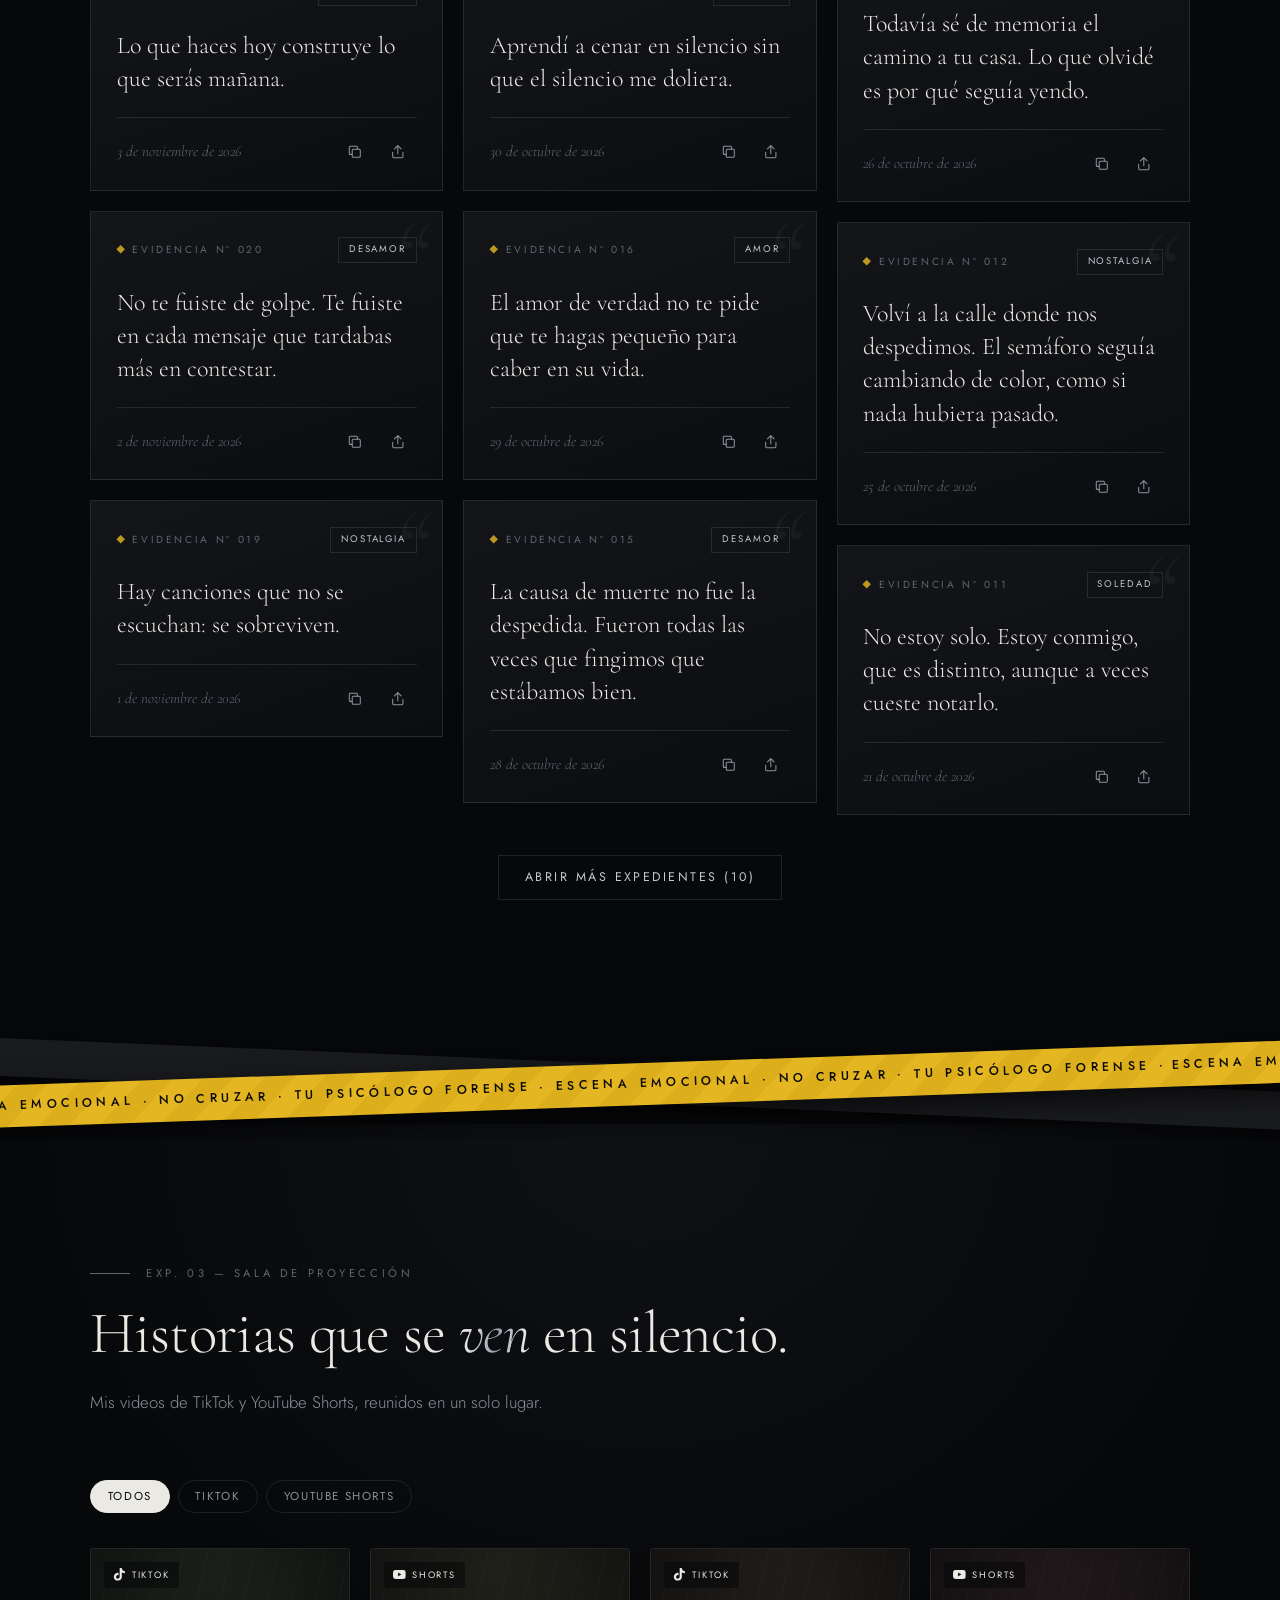
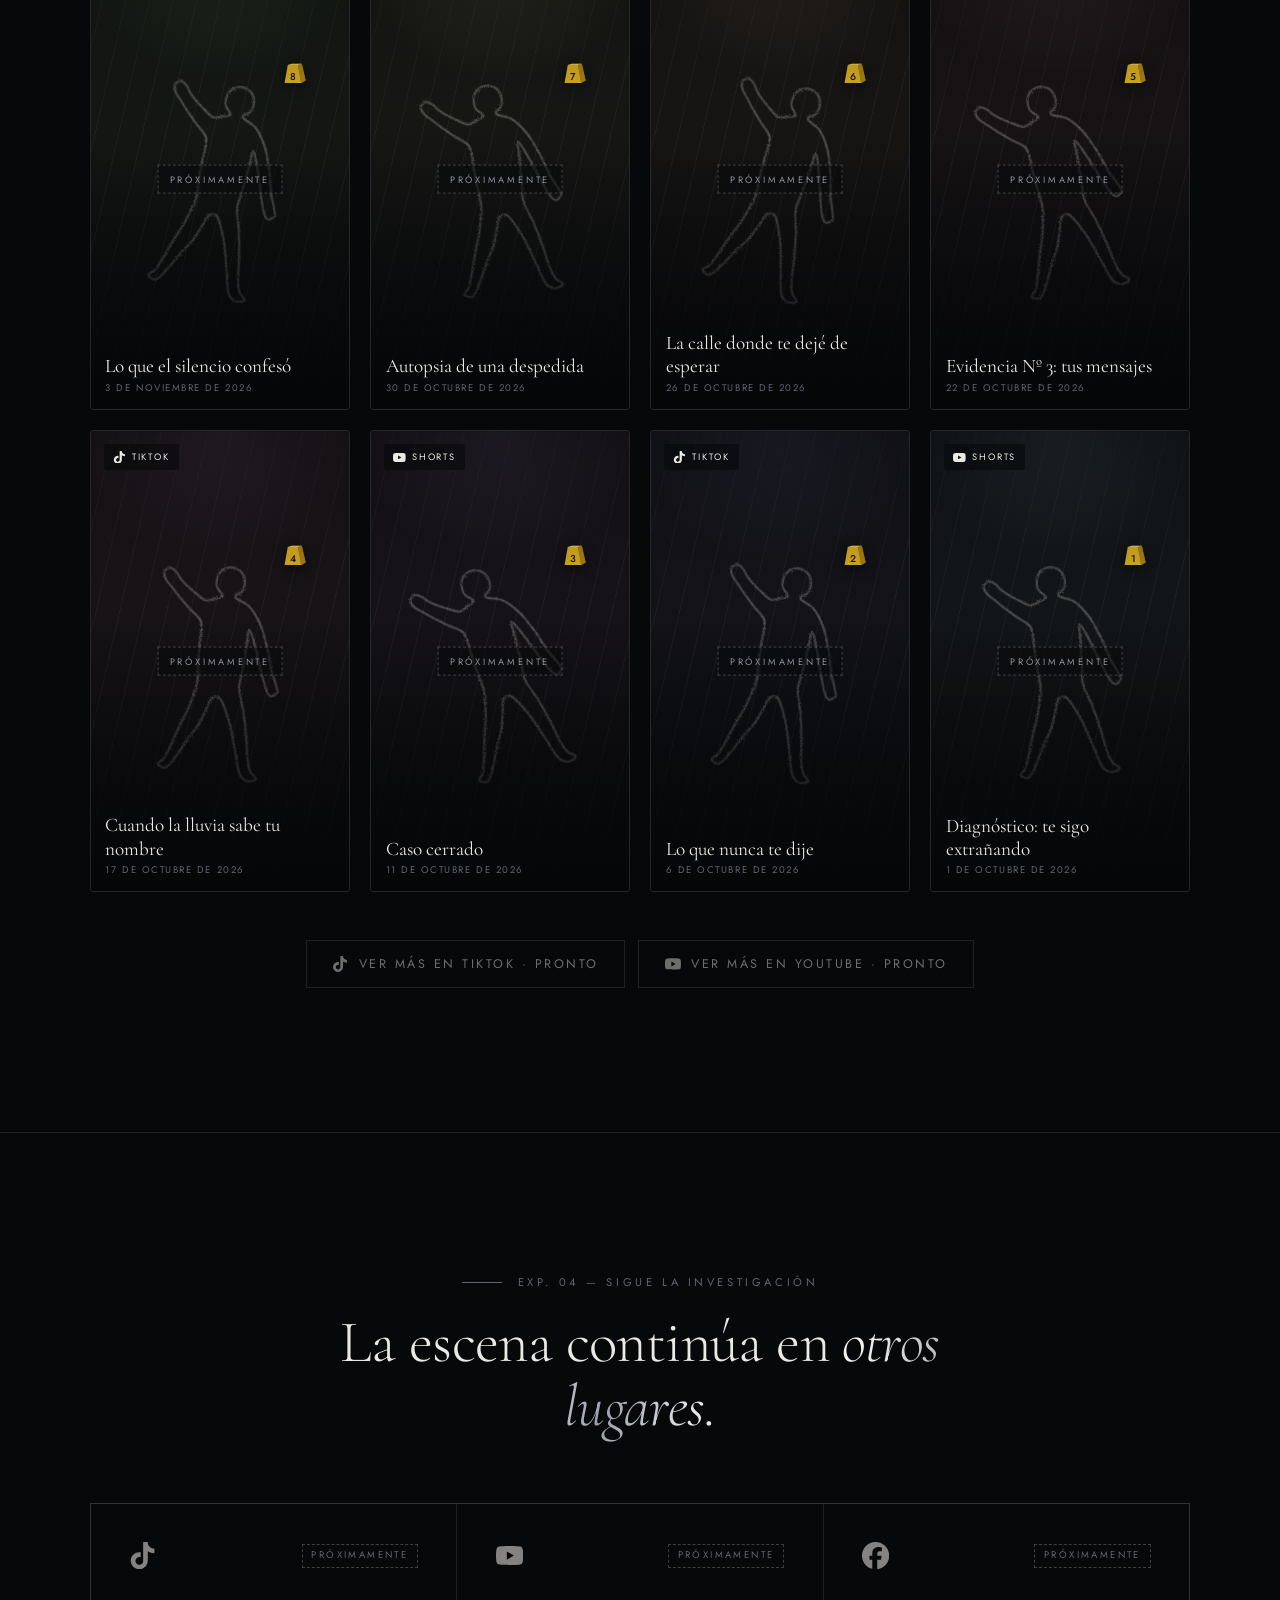
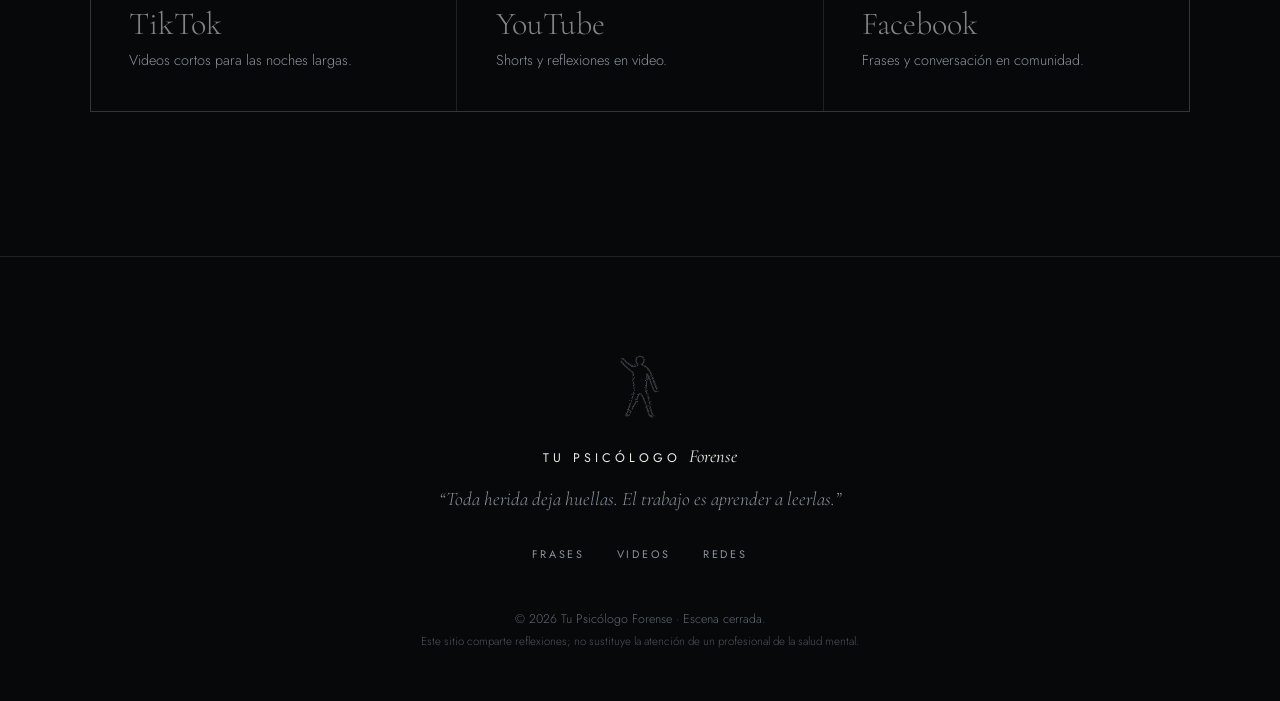
==== commit eb98fe79: "Actualizar dirección del sitio a tupsicologoforense.github.io - Vista previa para compartir (og:url," ====
--- a/index.html
+++ b/index.html
@@ -9,15 +9,15 @@
   <meta name="color-scheme" content="dark">
 
   <!-- Vista previa al compartir (WhatsApp, Facebook, X). Si cambia la dirección del sitio, actualiza estas URL. -->
-  <link rel="canonical" href="https://kennyelproxx.github.io/tu-psicologo-forense-web/">
+  <link rel="canonical" href="https://tupsicologoforense.github.io/">
   <meta property="og:type" content="website">
   <meta property="og:site_name" content="Tu Psicólogo Forense">
   <meta property="og:locale" content="es_ES">
-  <meta property="og:url" content="https://kennyelproxx.github.io/tu-psicologo-forense-web/">
+  <meta property="og:url" content="https://tupsicologoforense.github.io/">
   <meta property="og:title" content="Tu Psicólogo Forense">
   <meta property="og:description" content="Analizo lo que el amor dejó en la escena. Frases y videos sobre desamor, nostalgia, soledad y crecimiento personal.">
-  <meta property="og:image" content="https://kennyelproxx.github.io/tu-psicologo-forense-web/assets/img/compartir.jpg">
-  <meta property="og:image:secure_url" content="https://kennyelproxx.github.io/tu-psicologo-forense-web/assets/img/compartir.jpg">
+  <meta property="og:image" content="https://tupsicologoforense.github.io/assets/img/compartir.jpg">
+  <meta property="og:image:secure_url" content="https://tupsicologoforense.github.io/assets/img/compartir.jpg">
   <meta property="og:image:type" content="image/jpeg">
   <meta property="og:image:width" content="1200">
   <meta property="og:image:height" content="630">
@@ -25,7 +25,7 @@
   <meta name="twitter:card" content="summary_large_image">
   <meta name="twitter:title" content="Tu Psicólogo Forense">
   <meta name="twitter:description" content="Analizo lo que el amor dejó en la escena.">
-  <meta name="twitter:image" content="https://kennyelproxx.github.io/tu-psicologo-forense-web/assets/img/compartir.jpg">
+  <meta name="twitter:image" content="https://tupsicologoforense.github.io/assets/img/compartir.jpg">
 
   <script>document.documentElement.classList.add("js");try{if(sessionStorage.getItem("tpf-intro")||matchMedia("(prefers-reduced-motion: reduce)").matches)document.documentElement.classList.add("sin-intro")}catch(e){}</script>
 
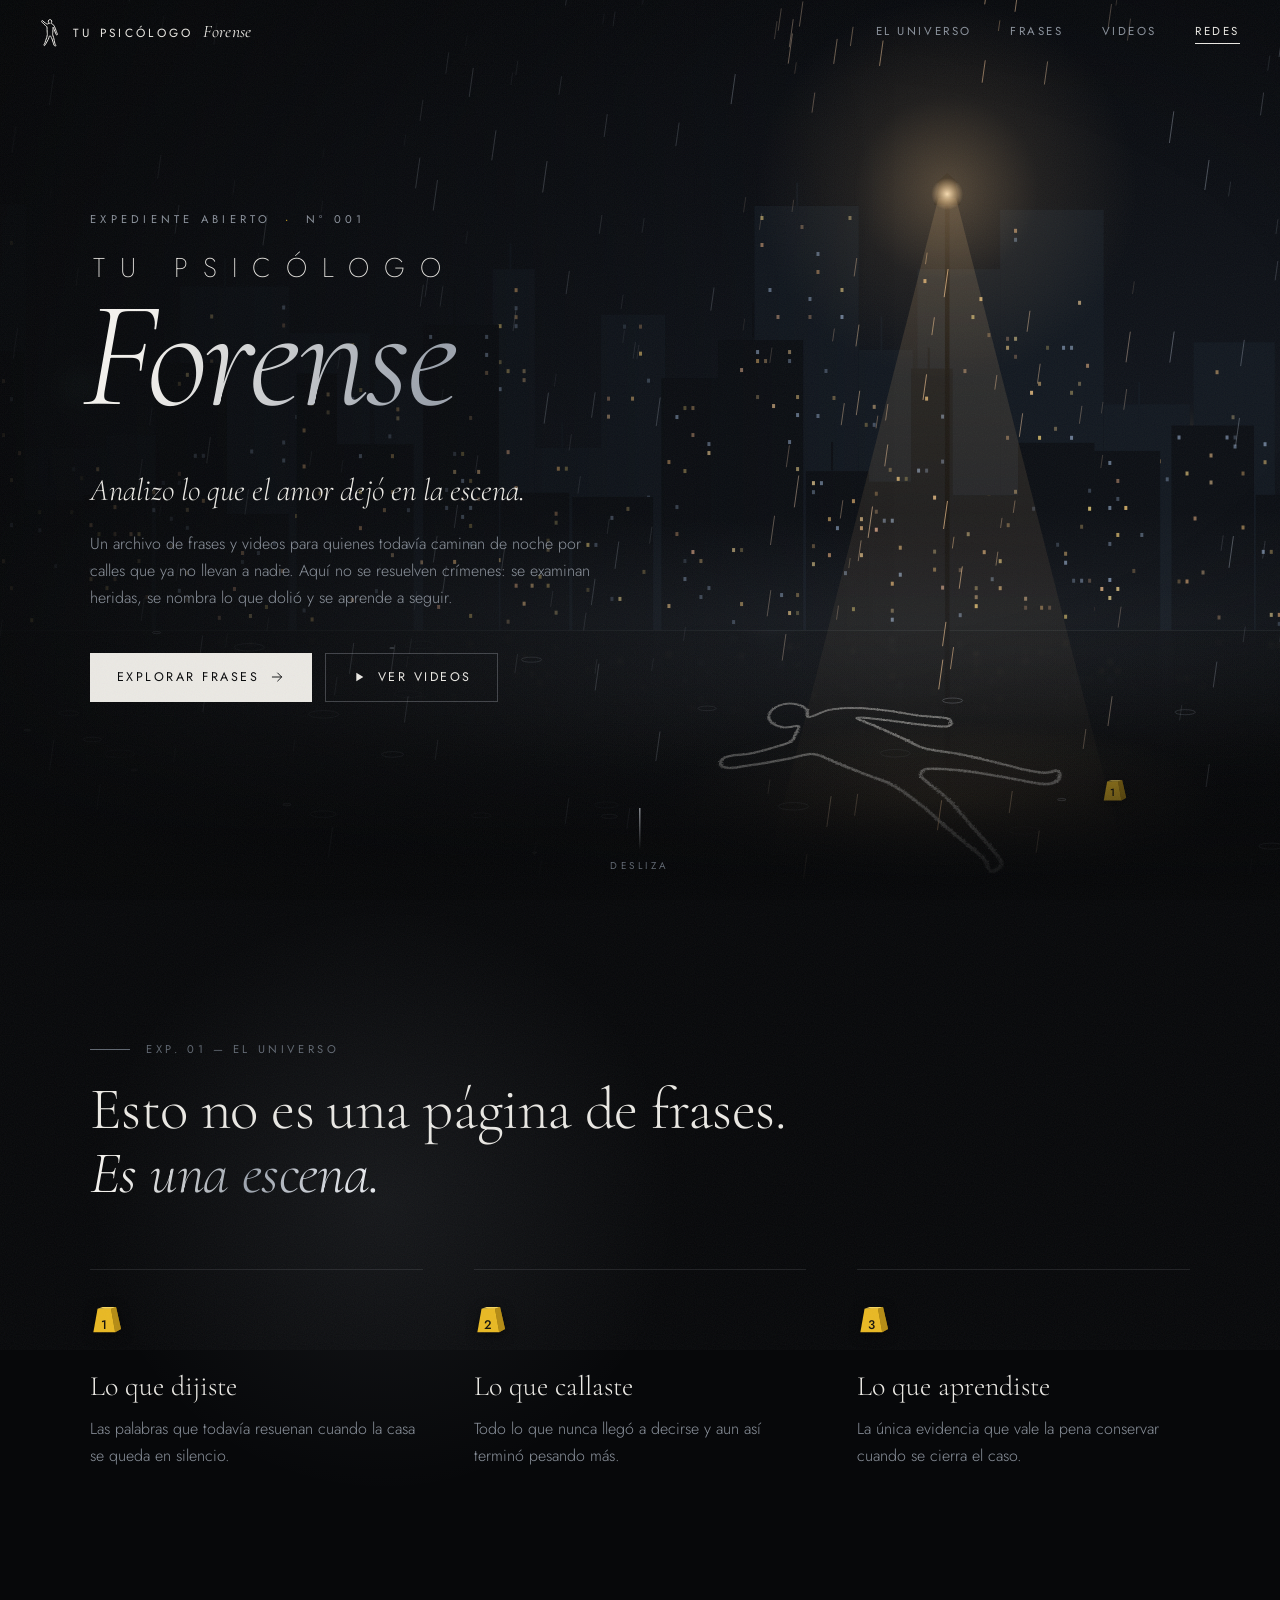
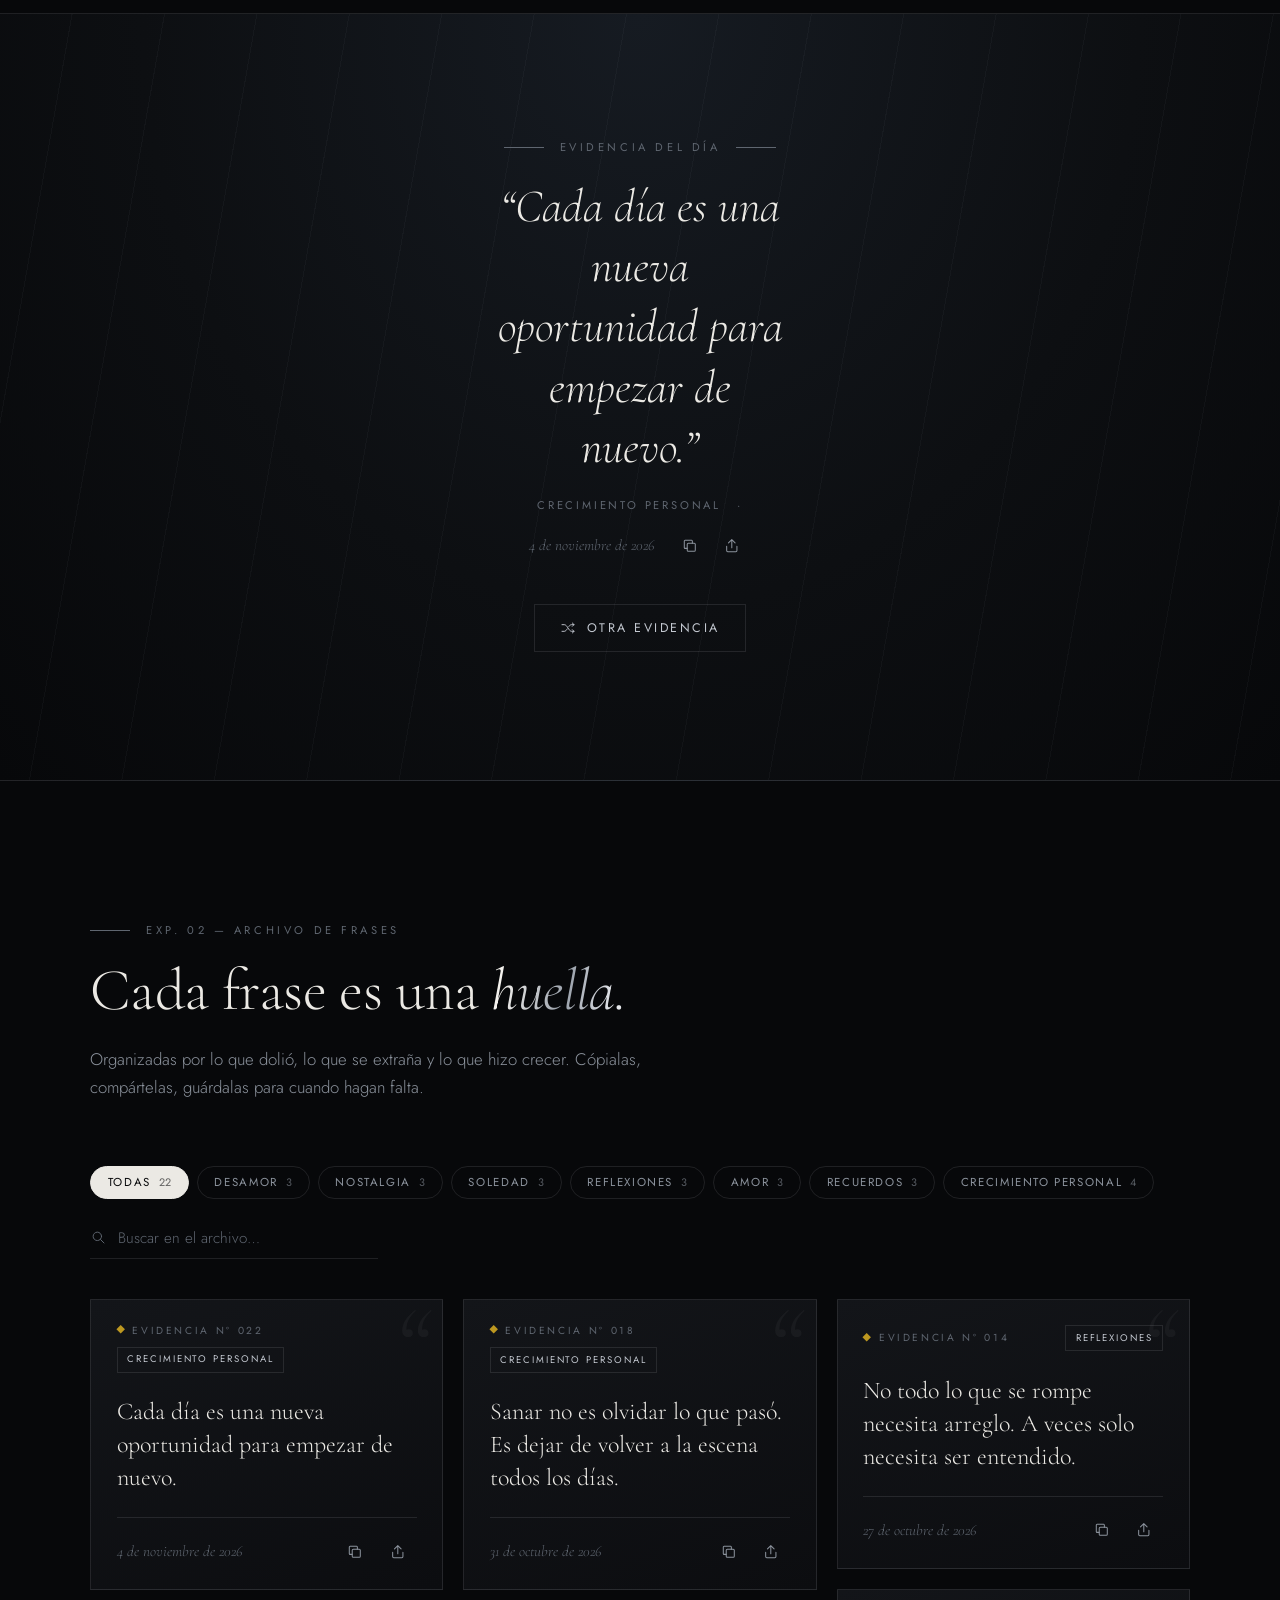
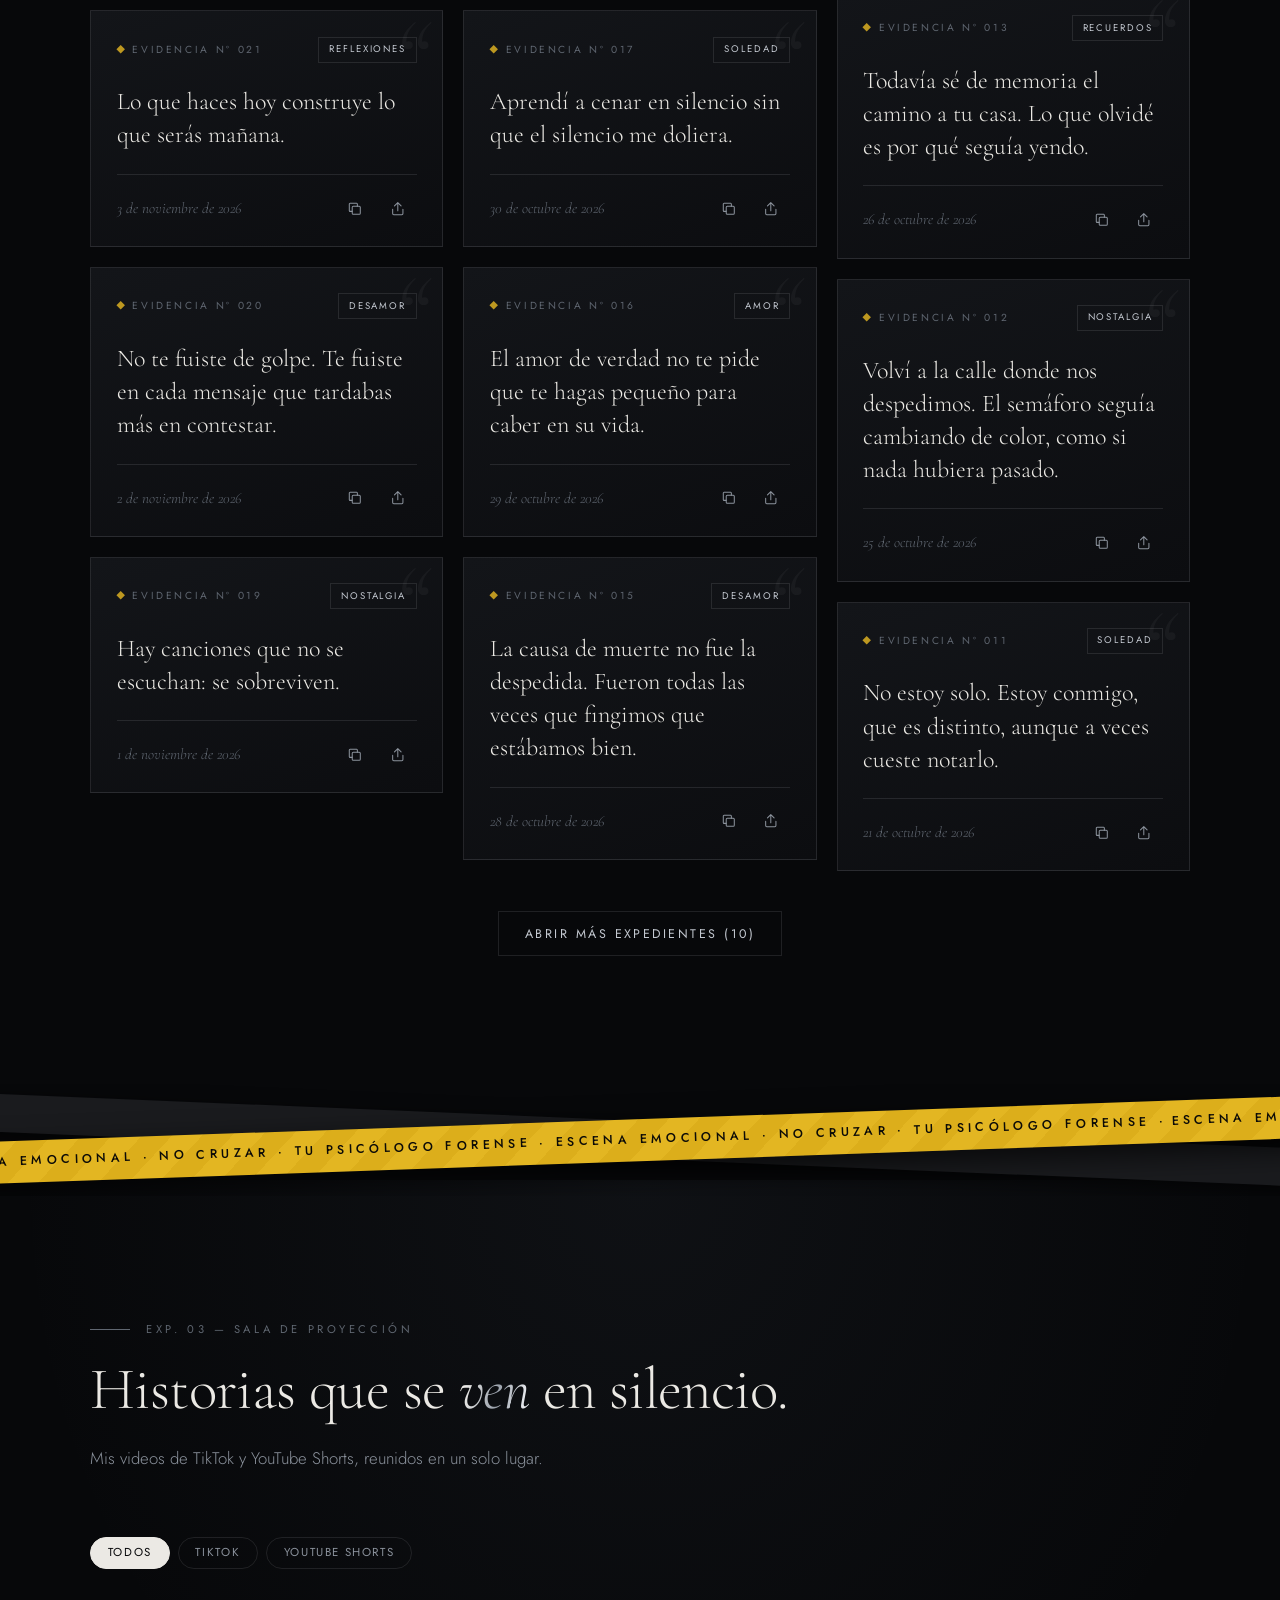
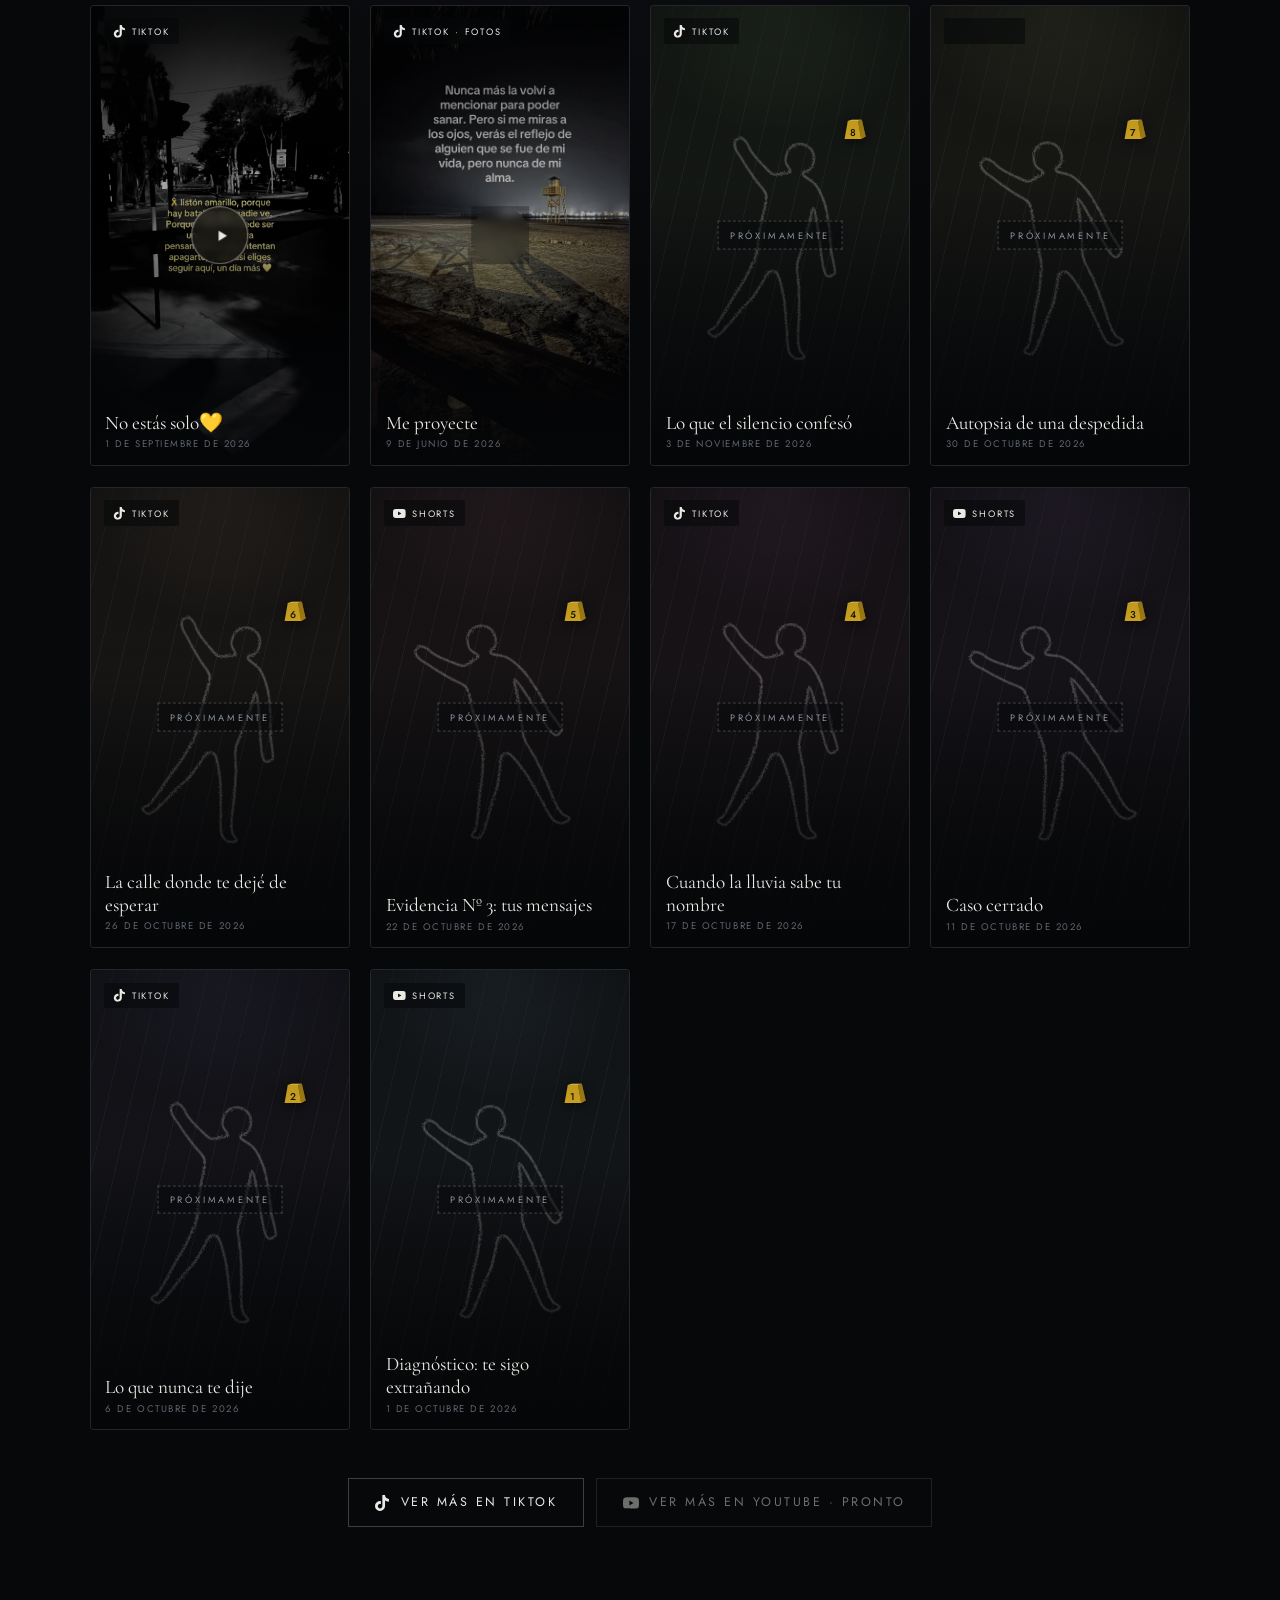
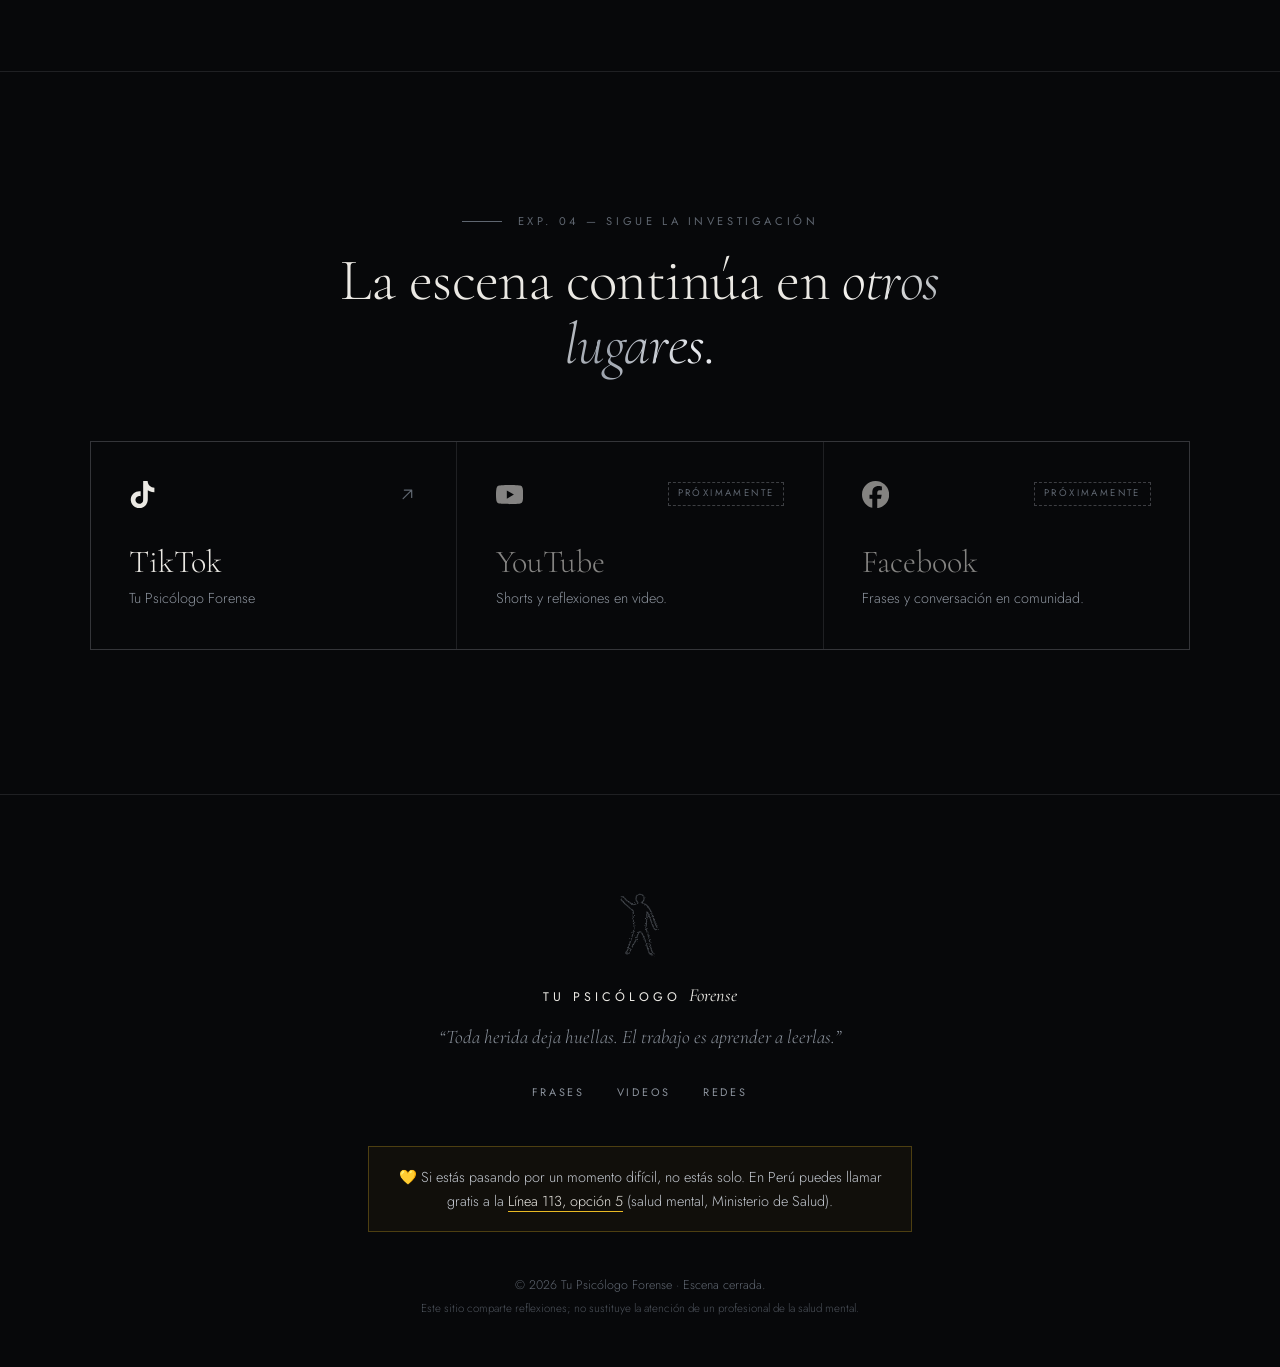
==== commit fdeae49a: "Pie de página: Línea 113 opción 5 (salud mental, Perú) Co-Authored-By: Claude Opus 5.5 <noreply@anth" ====
--- a/index.html
+++ b/index.html
@@ -232,6 +232,11 @@
     <nav class="pie__nav" aria-label="Pie de página">
       <a href="#frases">Frases</a><a href="#videos">Videos</a><a href="#redes">Redes</a>
     </nav>
+    <p class="pie__ayuda">
+      <span aria-hidden="true">💛</span>
+      Si estás pasando por un momento difícil, no estás solo. En Perú puedes llamar gratis a la
+      <a href="tel:113">Línea 113, opción 5</a> (salud mental, Ministerio de Salud).
+    </p>
     <p class="pie__legal">© <span id="anio">2026</span> Tu Psicólogo Forense · Escena cerrada.<br><small>Este sitio comparte reflexiones; no sustituye la atención de un profesional de la salud mental.</small></p>
   </footer>
 
--- a/assets/css/estilos.css
+++ b/assets/css/estilos.css
@@ -480,6 +480,10 @@
 .clip__marcador b { font-size: .62rem; }
 .clip__img { object-fit: cover; filter: grayscale(.35) brightness(.75) contrast(1.05); transition: transform 1.2s var(--suave), filter .8s; }
 .clip--activo .clip__enlace:hover .clip__img { transform: scale(1.05); filter: grayscale(0) brightness(.9); }
+/* Vista previa animada: aparece suavemente sobre la portada cuando empieza a reproducirse */
+.clip__vid { position: absolute; inset: 0; width: 100%; height: 100%; object-fit: cover; opacity: 0; filter: brightness(.8) contrast(1.05); transition: opacity .8s var(--suave), transform 1.2s var(--suave); }
+.clip__vid.reproduciendo { opacity: 1; }
+.clip--activo .clip__enlace:hover .clip__vid { transform: scale(1.05); }
 .clip--activo .clip__enlace:hover .clip__poster { transform: scale(1.05); }
 .clip__enlace::after {
   content: ""; position: absolute; inset: 0; z-index: 1;
@@ -543,6 +547,13 @@
 .pie__nav { display: flex; justify-content: center; gap: 2rem; margin-bottom: 3rem; }
 .pie__nav a { font: 400 .68rem/1 var(--sans); letter-spacing: .25em; text-transform: uppercase; color: var(--plata-suave); transition: color .3s; }
 .pie__nav a:hover { color: var(--tiza); }
+.pie__ayuda {
+  max-width: 34rem; margin: 0 auto 2.6rem; padding: 1.1rem 1.4rem;
+  border: 1px solid rgba(233, 185, 35, .28); background: rgba(233, 185, 35, .04);
+  font-size: .9rem; line-height: 1.7; color: var(--plata);
+}
+.pie__ayuda a { color: var(--tiza); border-bottom: 1px solid var(--amarillo); white-space: nowrap; transition: color .3s; }
+.pie__ayuda a:hover { color: var(--amarillo); }
 .pie__legal { font-size: .78rem; color: var(--niebla); line-height: 1.8; }
 .pie__legal small { font-size: .72rem; opacity: .8; }
 
